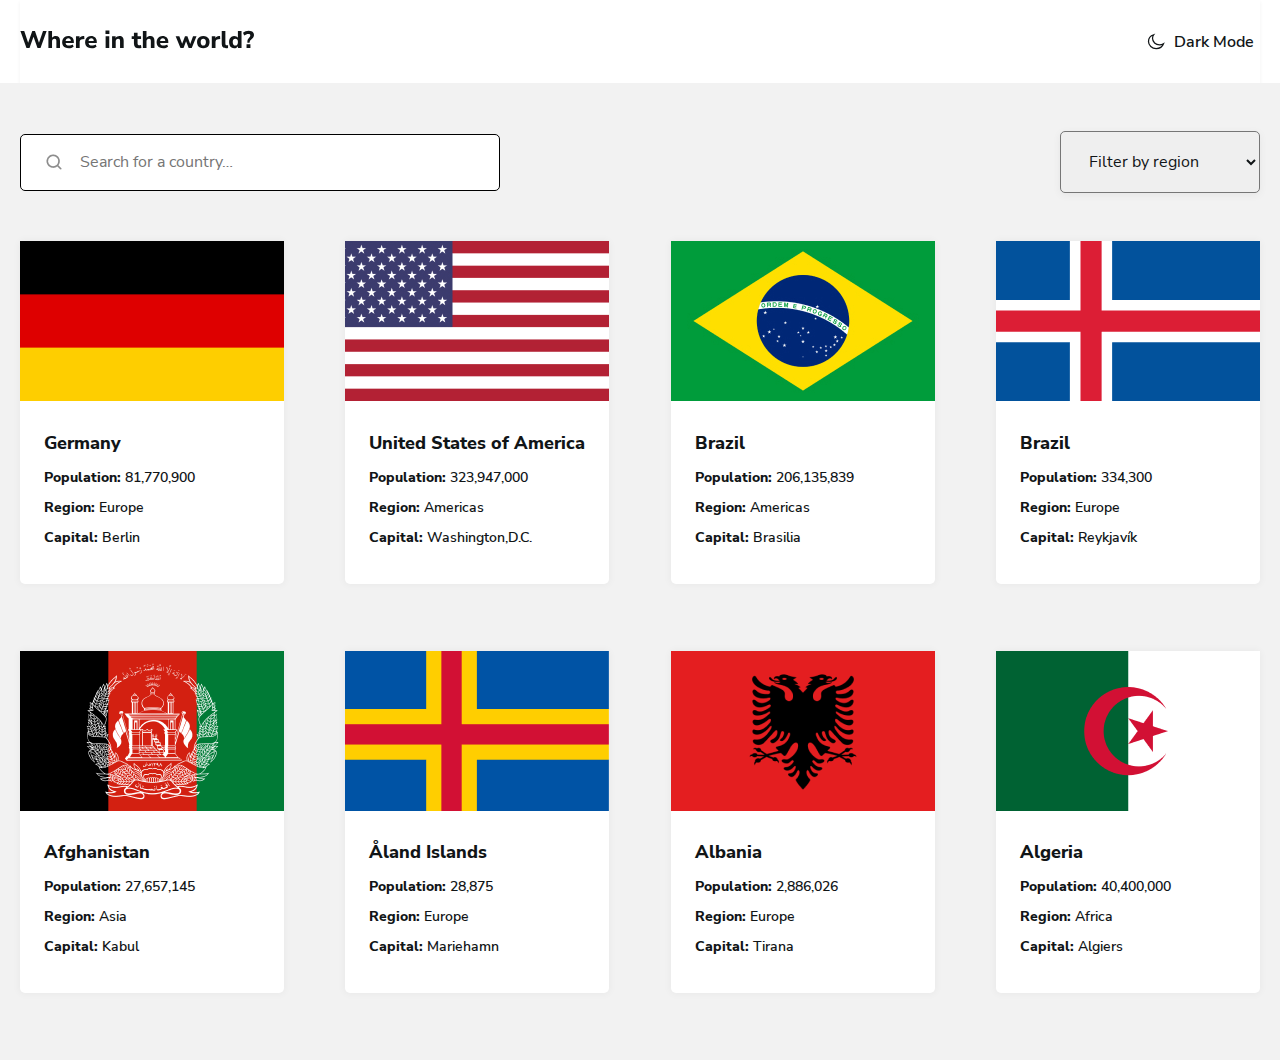
==== index.html @ 50e6c67d "Initialize commit" ====
<!DOCTYPE html>
<html lang="en">
<head>
    <meta charset="UTF-8">
    <meta http-equiv="X-UA-Compatible" content="IE=edge">
    <meta name="viewport" content="width=device-width, initial-scale=1.0">
    <title>Countries info</title>
    <link rel="stylesheet" href="./css/main.css">
    <link rel="stylesheet" href="./css/normalize.css">

</head>
<body>
    <header class="header">
        <div class="container">
            <div class="header-inner">
                <a class="site-logo" href="./index.html">
                    <img class="site-img" src="./images/site-imgg.svg" width="234" height="21" alt="asd">
                </a>
                    <button class="header-btn" >Dark Mode</button>
            </div>
        </div>
    </header>
    <main>
        <section class="hero">
            <div class="container">
                <form action="https://echo.htmlacademy.ru/courses" method="get">
                    <input type="search" aria-label="Search country" placeholder="Search for a country…">
                    <label for="countries"></label>
                    <select name="countries" id="countries">
                        <option>Filter by region</option>
                        <option value="Africa">Africa</option>
                        <option value="America">America</option>
                        <option value="Asia">Asia</option>
                        <option value="Europe">Europe</option>
                        <option value="Oceania">Oceania</option>
                        
                    </select>
                </form>
                <ul class="country-list">
                    <li class="country-item">
                        <img src="./images/german.jpg" width="264" height="160" srcset="./images/german.jpg 1x, ./images/german-ret.png 2x" alt="Germany flag">
                        <div class="item-txt">
                            <h3>Germany</h3>
                            <p><strong>Population: </strong> 81,770,900</p>
                            <p><strong>Region:</strong> Europe</p>
                            <p><strong>Capital:</strong> Berlin</p>
                        </div>
                    </li>
                    <li class="country-item">
                        <img src="./images/usa.jpg" width="264" height="160" srcset="./images/usa.jpg 1x, ./images/usa-ret.png 2x" alt="USA flag">
                        <div class="item-txt">
                            <h3>United States of America</h3>
                            <p><strong>Population: </strong> 323,947,000</p>
                            <p><strong>Region:</strong> Americas</p>
                            <p><strong>Capital:</strong> Washington,D.C.</p>
                        </div>
                    </li>
                    <li class="country-item">
                        <img src="./images/brazil.jpg" width="264" height="160" srcset="./images/brazil.jpg 1x, ./images/brazil-ret.png 2x" alt="Brazil flag">
                        <div class="item-txt">
                            <h3>Brazil</h3>
                            <p><strong>Population: </strong> 206,135,839</p>
                            <p><strong>Region:</strong> Americas</p>
                            <p><strong>Capital:</strong> Brasilia</p>
                        </div>
                    </li>
                    <li class="country-item">
                        <img src="./images/iceland.png" width="264" height="160" srcset="./images/iceland.png 1x, ./images/iceland-ret.png 2x" alt="Iceland flag">
                        <div class="item-txt">
                            <h3>Brazil</h3>
                            <p><strong>Population: </strong> 334,300</p>
                            <p><strong>Region:</strong> Europe</p>
                            <p><strong>Capital:</strong> Reykjavík</p>
                        </div>
                    </li>
                    <li class="country-item">
                        <img src="./images/afgan.png" width="264" height="160" srcset="./images/afgan.png 1x, ./images/afgan-ret.png 2x" alt="Afghanistan flag">
                        <div class="item-txt">
                            <h3>Afghanistan</h3>
                            <p><strong>Population: </strong> 27,657,145</p>
                            <p><strong>Region:</strong> Asia</p>
                            <p><strong>Capital:</strong> Kabul</p>
                        </div>
                    </li>
                    <li class="country-item">
                        <img src="./images/mariehamn.png" width="264" height="160" srcset="./images/mariehamn.png 1x, ./images/mariehamn-ret.png 2x" alt="Aland Islands flag">
                        <div class="item-txt">
                            <h3>Åland Islands</h3>
                            <p><strong>Population: </strong> 28,875</p>
                            <p><strong>Region:</strong> Europe</p>
                            <p><strong>Capital:</strong> Mariehamn</p>
                        </div>
                        
                    </li>
                    <li class="country-item">
                        <img src="./images/tirania.png" height="160" srcset="./images/tirania.png 1x, ./images/tirania-ret.png 2x" alt=" Albania flag">
                        <div class="item-txt">
                            <h3>Albania</h3>
                            <p><strong>Population: </strong> 2,886,026</p>
                            <p><strong>Region:</strong> Europe</p>
                            <p><strong>Capital:</strong> Tirana</p>
                        </div>
                    </li>
                    <li class="country-item">
                        <img src="./images/algier-flag.png" height="160" srcset="./images/algier-flag.png 1x, ./images/algier-flag-ret.png 2x" alt=" Algier flag">
                        <div class="item-txt">
                            <h3>Algeria</h3>
                            <p><strong>Population: </strong> 40,400,000</p>
                            <p><strong>Region:</strong> Africa</p>
                            <p><strong>Capital:</strong> Algiers</p>
                        </div>
                    </li>
                </ul>
            </div>
        </section>
    </main>
    
</body>
</html>
---- css/main.css ----
html{
    box-sizing: border-box;
}

body{
    margin: 0;
    font-family: "Nunito Sans", "Arial", sans-serif;
}

.container{
    max-width: 1280px;
    margin: 0 auto;
    padding: 0 20px;
}

/* nunito-sans-300 - latin */
@font-face {
    font-family: 'Nunito Sans';
    font-style: normal;
    font-weight: 300;
    src: local(''),
    url('../fonts/nunito-sans-v12-latin-300.woff2') format('woff2'), /* Chrome 26+, Opera 23+, Firefox 39+ */
    url('../fonts/nunito-sans-v12-latin-300.woff') format('woff'); /* Chrome 6+, Firefox 3.6+, IE 9+, Safari 5.1+ */
}
/* nunito-sans-regular - latin */
@font-face {
    font-family: 'Nunito Sans';
    font-style: normal;
    font-weight: 400;
    src: 
    url('../fonts/nunito-sans-v12-latin-regular.woff2') format('woff2'), /* Chrome 26+, Opera 23+, Firefox 39+ */
    url('../fonts/nunito-sans-v12-latin-regular.woff') format('woff'); /* Chrome 6+, Firefox 3.6+, IE 9+, Safari 5.1+ */
}
/* nunito-sans-600 - latin */
@font-face {
    font-family: 'Nunito Sans';
    font-style: normal;
    font-weight: 600;
    src: 
    url('../fonts/nunito-sans-v12-latin-600.woff2') format('woff2'), /* Chrome 26+, Opera 23+, Firefox 39+ */
    url('../fonts/nunito-sans-v12-latin-600.woff') format('woff'); /* Chrome 6+, Firefox 3.6+, IE 9+, Safari 5.1+ */
}
/* nunito-sans-800 - latin */
@font-face {
    font-family: 'Nunito Sans';
    font-style: normal;
    font-weight: 800;
    src: 
    url('../fonts/nunito-sans-v12-latin-800.woff2') format('woff2'), /* Chrome 26+, Opera 23+, Firefox 39+ */
    url('../fonts/nunito-sans-v12-latin-800.woff') format('woff'); /* Chrome 6+, Firefox 3.6+, IE 9+, Safari 5.1+ */
}

.header-inner{
    display: flex;
    justify-content: space-between;
    align-items: center;
    padding-top: 29px;
    padding-bottom: 29px;
    box-shadow: 0px 2px 4px rgba(0, 0, 0, 0.0562443);
    
}

a{
    text-decoration: none;
}

.header-btn{
    display: flex;
    font-weight: 600;
    font-size: 16px;
    line-height: 22px;
    cursor: pointer;
    color: #111517;
    border-style: none;
    background-color: transparent;
}

.header-btn::before{
    
    width: 20px;
    height: 20px;
    margin-right: 8px;
    content: "";
    background-image: url(../images/path.svg);
    background-repeat: no-repeat;
}

.dark{
    background-color: #202C36;
    color: #fff;
}

.hero{
    padding-top: 48px;
    background-color: #F2F2F2;
}

form{
    display: flex;
    justify-content: space-between;
    align-items: center;
    margin-bottom: 48px;
}

input{
    padding: 18px 59px;
    width: 480px;
    font-weight: 400;
    font-size: 16px;
    line-height: 19px;
    margin-right: 8px;
    content: "";
    background-image: url(../images/search.png);
    background-position:calc(50% - 206px) calc(50% + 0px);
    background-repeat: no-repeat;
    color: #000;
    outline: none;
    background-color: #fff;
    border: 1px solid rgba(0,0,0,1);
    border-radius: 5px;
}

input:focus{
    box-shadow: 0px 2px  9px rgba(0, 0, 0, 0.0532439);
    
}


select{
    width: 200px;
    font-family: "Nunito Sans", "Arial", sans-serif;
    font-weight: 400;
    font-size: 14px;
    line-height: 20px;
    color: #111517;
    padding: 18px 24px;
    box-shadow: 0px 2px 9px rgba(0, 0, 0, 0.0532439);
    border-radius: 5px;
}

.country-list{
    display: flex;
    justify-content: space-between;
    align-items: center;
    flex-wrap: wrap;
    margin: 0;
    padding: 0;
    list-style: none;
}

.country-item{
    width: 264px;
    margin-bottom: 67px;
    background-color: #fff;
    box-shadow: 0px 0px 7px 2px rgba(0, 0, 0, 0.0294384);
    border-radius: 5px;
}

.country-item:nth-child(4){
    margin-right: 0;
}

.item-txt{
    font-weight: 600;
    font-size: 14px;
    line-height: 16px;
    color: #111517;
    padding: 24px 24px;
}

h3{
    margin: 0;
    font-style: normal;
    font-weight: 800;
    font-size: 18px;
    line-height: 26px;
    color: #111517;
}
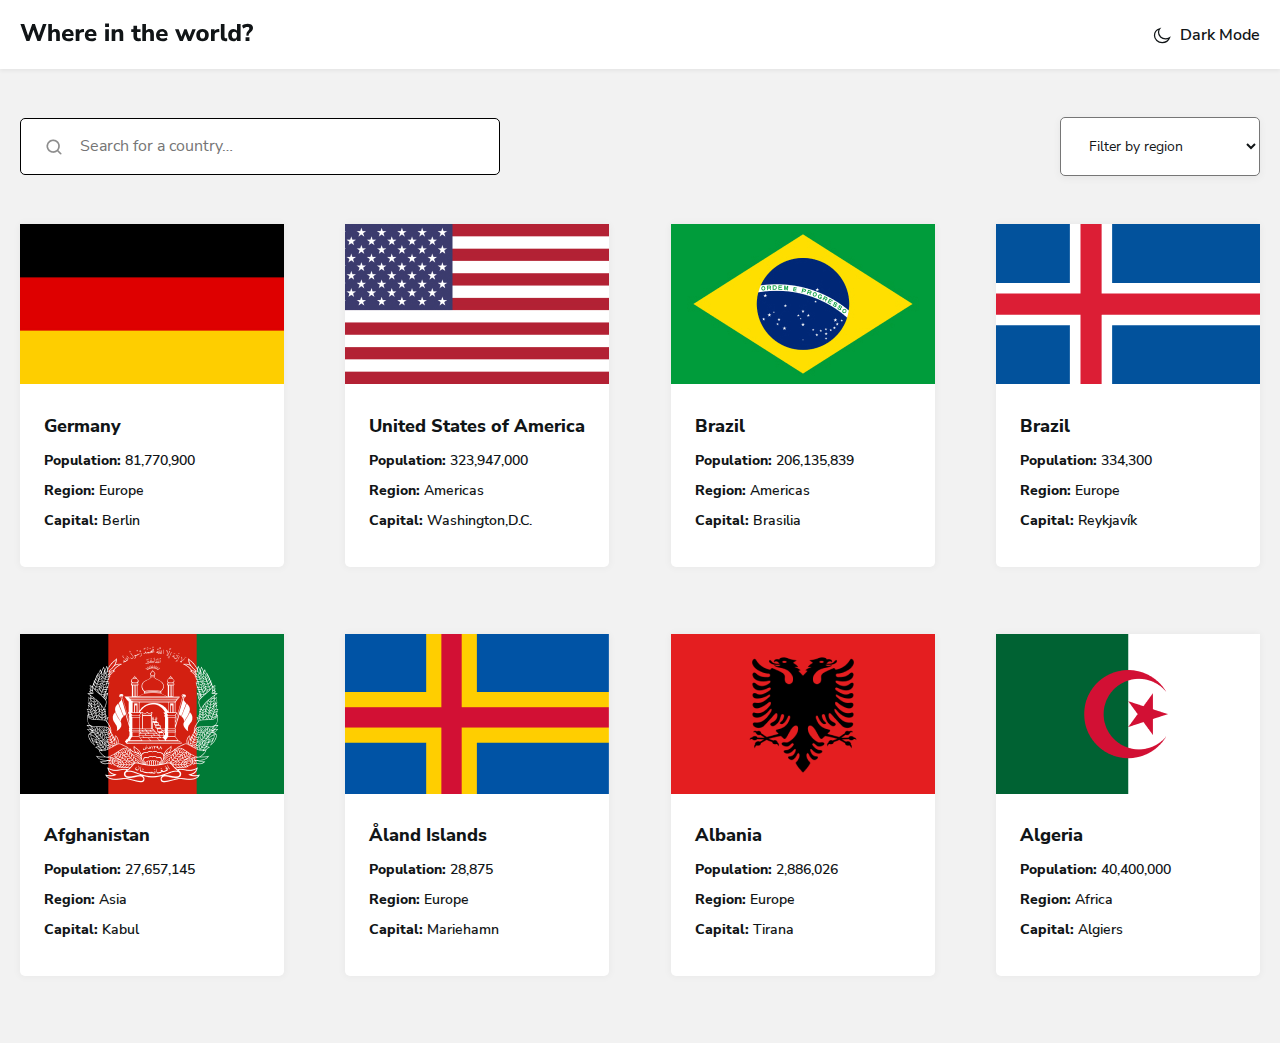
==== commit 470fffaf: "Added  dark mode via js" ====
--- a/index.html
+++ b/index.html
@@ -5,8 +5,9 @@
     <meta http-equiv="X-UA-Compatible" content="IE=edge">
     <meta name="viewport" content="width=device-width, initial-scale=1.0">
     <title>Countries info</title>
-    <link rel="stylesheet" href="./css/main.css">
-    <link rel="stylesheet" href="./css/normalize.css">
+    <link rel="stylesheet" href="./css/main.min.css">
+    <!-- <link rel="stylesheet" href="./css/main.css">
+    <link rel="stylesheet" href="./css/normalize.css"> -->
 
 </head>
 <body>
@@ -14,7 +15,9 @@
         <div class="container">
             <div class="header-inner">
                 <a class="site-logo" href="./index.html">
-                    <img class="site-img" src="./images/site-imgg.svg" width="234" height="21" alt="asd">
+                    <svg width="233" height="19" viewBox="0 0 233 19" fill="currentColor" xmlns="http://www.w3.org/2000/svg">
+                        <path d="M6.432 18L0.408 1.08H4.224L8.112 12.648L12.216 1.08H14.904L18.888 12.84L22.92 1.08H26.52L20.448 18H17.424L13.464 6.768L9.456 18H6.432ZM28.2748 18V1.08H31.8988V7.824C32.3148 7.216 32.8508 6.76 33.5068 6.456C34.1628 6.136 34.8908 5.976 35.6908 5.976C38.4588 5.976 39.8428 7.624 39.8428 10.92V18H36.2188V11.088C36.2188 10.272 36.0668 9.688 35.7628 9.336C35.4588 8.968 35.0108 8.784 34.4188 8.784C33.6508 8.784 33.0348 9.024 32.5708 9.504C32.1228 9.984 31.8988 10.624 31.8988 11.424V18H28.2748ZM48.6683 18.264C47.2763 18.264 46.0763 18.016 45.0683 17.52C44.0763 17.008 43.3083 16.296 42.7643 15.384C42.2363 14.456 41.9723 13.368 41.9723 12.12C41.9723 10.904 42.2283 9.84 42.7402 8.928C43.2683 8 43.9803 7.28 44.8763 6.768C45.7883 6.24 46.8363 5.976 48.0203 5.976C49.7323 5.976 51.0923 6.52 52.1003 7.608C53.1083 8.68 53.6123 10.136 53.6123 11.976V12.888H45.4283C45.5563 13.816 45.8923 14.496 46.4363 14.928C46.9963 15.344 47.7643 15.552 48.7403 15.552C49.3803 15.552 50.0283 15.456 50.6843 15.264C51.3403 15.072 51.9323 14.776 52.4603 14.376L53.4203 16.8C52.8283 17.248 52.1003 17.608 51.2363 17.88C50.3883 18.136 49.5323 18.264 48.6683 18.264ZM48.1643 8.376C47.3963 8.376 46.7723 8.608 46.2923 9.072C45.8283 9.536 45.5403 10.184 45.4283 11.016H50.6123C50.5163 9.256 49.7003 8.376 48.1643 8.376ZM55.7201 18V6.216H59.2721V8.256C59.8321 6.88 61.0321 6.12 62.8721 5.976L63.9281 5.904L64.1441 8.952L62.1041 9.168C60.3121 9.344 59.4161 10.256 59.4161 11.904V18H55.7201ZM71.5198 18.264C70.1278 18.264 68.9278 18.016 67.9198 17.52C66.9278 17.008 66.1598 16.296 65.6158 15.384C65.0878 14.456 64.8238 13.368 64.8238 12.12C64.8238 10.904 65.0798 9.84 65.5918 8.928C66.1198 8 66.8318 7.28 67.7278 6.768C68.6398 6.24 69.6878 5.976 70.8718 5.976C72.5838 5.976 73.9438 6.52 74.9518 7.608C75.9598 8.68 76.4638 10.136 76.4638 11.976V12.888H68.2798C68.4078 13.816 68.7438 14.496 69.2878 14.928C69.8478 15.344 70.6158 15.552 71.5918 15.552C72.2318 15.552 72.8798 15.456 73.5358 15.264C74.1918 15.072 74.7838 14.776 75.3118 14.376L76.2718 16.8C75.6798 17.248 74.9518 17.608 74.0878 17.88C73.2398 18.136 72.3838 18.264 71.5198 18.264ZM71.0158 8.376C70.2478 8.376 69.6238 8.608 69.1438 9.072C68.6798 9.536 68.3918 10.184 68.2798 11.016H73.4638C73.3678 9.256 72.5518 8.376 71.0158 8.376ZM85.1074 3.936V0.551999H89.0194V3.936H85.1074ZM85.2514 18V6.216H88.8754V18H85.2514ZM91.6733 18V6.216H95.2253V7.944C95.6253 7.304 96.1613 6.816 96.8333 6.48C97.5053 6.144 98.2573 5.976 99.0893 5.976C100.481 5.976 101.521 6.384 102.209 7.2C102.897 8 103.241 9.24 103.241 10.92V18H99.6173V11.088C99.6173 10.272 99.4653 9.688 99.1613 9.336C98.8573 8.968 98.4093 8.784 97.8173 8.784C97.0493 8.784 96.4333 9.024 95.9693 9.504C95.5213 9.984 95.2973 10.624 95.2973 11.424V18H91.6733ZM118.41 18.264C115.098 18.264 113.442 16.656 113.442 13.44V8.928H111.21V6.216H113.442V2.76H117.066V6.216H120.546V8.928H117.066V13.296C117.066 13.968 117.218 14.472 117.522 14.808C117.842 15.144 118.346 15.312 119.034 15.312C119.242 15.312 119.458 15.288 119.682 15.24C119.922 15.192 120.178 15.128 120.45 15.048L120.978 17.688C120.642 17.864 120.242 18 119.778 18.096C119.314 18.208 118.858 18.264 118.41 18.264ZM122.33 18V1.08H125.954V7.824C126.37 7.216 126.906 6.76 127.562 6.456C128.218 6.136 128.946 5.976 129.746 5.976C132.514 5.976 133.898 7.624 133.898 10.92V18H130.274V11.088C130.274 10.272 130.122 9.688 129.818 9.336C129.514 8.968 129.066 8.784 128.474 8.784C127.706 8.784 127.09 9.024 126.626 9.504C126.178 9.984 125.954 10.624 125.954 11.424V18H122.33ZM142.723 18.264C141.331 18.264 140.131 18.016 139.123 17.52C138.131 17.008 137.363 16.296 136.819 15.384C136.291 14.456 136.027 13.368 136.027 12.12C136.027 10.904 136.283 9.84 136.795 8.928C137.323 8 138.035 7.28 138.931 6.768C139.843 6.24 140.891 5.976 142.075 5.976C143.787 5.976 145.147 6.52 146.155 7.608C147.163 8.68 147.667 10.136 147.667 11.976V12.888H139.483C139.611 13.816 139.947 14.496 140.491 14.928C141.051 15.344 141.819 15.552 142.795 15.552C143.435 15.552 144.083 15.456 144.739 15.264C145.395 15.072 145.987 14.776 146.515 14.376L147.475 16.8C146.883 17.248 146.155 17.608 145.291 17.88C144.443 18.136 143.587 18.264 142.723 18.264ZM142.219 8.376C141.451 8.376 140.827 8.608 140.347 9.072C139.883 9.536 139.595 10.184 139.483 11.016H144.667C144.571 9.256 143.755 8.376 142.219 8.376ZM159.791 18L154.99 6.216H158.663L161.471 13.776L164.279 6.216H166.679L169.487 13.872L172.295 6.216H175.775L171.023 18H167.951L165.359 11.304L162.839 18H159.791ZM182.509 18.264C181.245 18.264 180.141 18.016 179.197 17.52C178.269 17.008 177.549 16.296 177.037 15.384C176.525 14.456 176.269 13.36 176.269 12.096C176.269 10.848 176.525 9.768 177.037 8.856C177.549 7.928 178.269 7.216 179.197 6.72C180.141 6.224 181.245 5.976 182.509 5.976C183.773 5.976 184.869 6.224 185.797 6.72C186.741 7.216 187.469 7.928 187.981 8.856C188.509 9.768 188.773 10.848 188.773 12.096C188.773 13.36 188.509 14.456 187.981 15.384C187.469 16.296 186.741 17.008 185.797 17.52C184.869 18.016 183.773 18.264 182.509 18.264ZM182.509 15.552C183.277 15.552 183.901 15.272 184.381 14.712C184.877 14.152 185.125 13.28 185.125 12.096C185.125 10.928 184.877 10.072 184.381 9.528C183.901 8.968 183.277 8.688 182.509 8.688C181.741 8.688 181.117 8.968 180.637 9.528C180.157 10.072 179.917 10.928 179.917 12.096C179.917 13.28 180.157 14.152 180.637 14.712C181.117 15.272 181.741 15.552 182.509 15.552ZM190.978 18V6.216H194.53V8.256C195.09 6.88 196.29 6.12 198.13 5.976L199.186 5.904L199.402 8.952L197.362 9.168C195.57 9.344 194.674 10.256 194.674 11.904V18H190.978ZM205.261 18.264C203.741 18.264 202.629 17.872 201.925 17.088C201.221 16.288 200.869 15.104 200.869 13.536V1.08H204.493V13.392C204.493 14.672 205.061 15.312 206.197 15.312C206.373 15.312 206.541 15.304 206.701 15.288C206.877 15.272 207.045 15.24 207.205 15.192L207.157 18C206.549 18.176 205.917 18.264 205.261 18.264ZM213.328 18.264C212.304 18.264 211.4 18.016 210.616 17.52C209.848 17.008 209.248 16.296 208.816 15.384C208.384 14.456 208.168 13.36 208.168 12.096C208.168 10.832 208.384 9.744 208.816 8.832C209.248 7.92 209.848 7.216 210.616 6.72C211.4 6.224 212.304 5.976 213.328 5.976C214.112 5.976 214.832 6.144 215.488 6.48C216.144 6.816 216.64 7.264 216.976 7.824V1.08H220.6V18H217.048V16.224C216.728 16.848 216.232 17.344 215.56 17.712C214.904 18.08 214.16 18.264 213.328 18.264ZM214.408 15.552C215.176 15.552 215.8 15.272 216.28 14.712C216.776 14.152 217.024 13.28 217.024 12.096C217.024 10.928 216.776 10.072 216.28 9.528C215.8 8.968 215.176 8.688 214.408 8.688C213.64 8.688 213.016 8.968 212.536 9.528C212.056 10.072 211.816 10.928 211.816 12.096C211.816 13.28 212.056 14.152 212.536 14.712C213.016 15.272 213.64 15.552 214.408 15.552ZM226.416 12.648V11.52C226.416 10.816 226.544 10.168 226.8 9.576C227.056 8.968 227.496 8.328 228.12 7.656C228.568 7.176 228.88 6.768 229.056 6.432C229.232 6.08 229.32 5.72 229.32 5.352C229.32 4.904 229.152 4.552 228.816 4.296C228.496 4.04 228.032 3.912 227.424 3.912C225.936 3.912 224.536 4.448 223.224 5.52L222.048 2.784C222.752 2.176 223.608 1.696 224.616 1.344C225.624 0.992 226.648 0.816 227.688 0.816C228.744 0.816 229.672 0.992 230.472 1.344C231.272 1.68 231.888 2.16 232.32 2.784C232.768 3.392 232.992 4.104 232.992 4.92C232.992 5.656 232.824 6.336 232.488 6.96C232.168 7.584 231.592 8.24 230.76 8.928C230.008 9.552 229.488 10.096 229.2 10.56C228.928 11.024 228.76 11.472 228.696 11.904L228.576 12.648H226.416ZM225.552 18V14.16H229.44V18H225.552Z" fill="currentColor"/>
+                        </svg>  
                 </a>
                     <button class="header-btn" >Dark Mode</button>
             </div>
@@ -27,7 +30,7 @@
                     <input type="search" aria-label="Search country" placeholder="Search for a country…">
                     <label for="countries"></label>
                     <select name="countries" id="countries">
-                        <option>Filter by region</option>
+                        <option selected disabled>Filter by region</option >
                         <option value="Africa">Africa</option>
                         <option value="America">America</option>
                         <option value="Asia">Asia</option>
@@ -114,6 +117,6 @@
             </div>
         </section>
     </main>
-    
+    <script src="./js/main.js"></script>
 </body>
 </html>--- a/css/main.min.css
+++ b/css/main.min.css
@@ -0,0 +1 @@
+/*! normalize.css v8.0.1 | MIT License | github.com/necolas/normalize.css */html{line-height:1.15;-webkit-text-size-adjust:100%}body{margin:0}main{display:block}h1{font-size:2em;margin:.67em 0}hr{box-sizing:content-box;height:0;overflow:visible}pre{font-family:monospace,monospace;font-size:1em}a{background-color:transparent}abbr[title]{border-bottom:none;text-decoration:underline;text-decoration:underline dotted}b,strong{font-weight:bolder}code,kbd,samp{font-family:monospace,monospace;font-size:1em}small{font-size:80%}sub,sup{font-size:75%;line-height:0;position:relative;vertical-align:baseline}sub{bottom:-.25em}sup{top:-.5em}img{border-style:none}button,input,optgroup,select,textarea{font-family:inherit;font-size:100%;line-height:1.15;margin:0}button,input{overflow:visible}button,select{text-transform:none}[type=button],[type=reset],[type=submit],button{-webkit-appearance:button}[type=button]::-moz-focus-inner,[type=reset]::-moz-focus-inner,[type=submit]::-moz-focus-inner,button::-moz-focus-inner{border-style:none;padding:0}[type=button]:-moz-focusring,[type=reset]:-moz-focusring,[type=submit]:-moz-focusring,button:-moz-focusring{outline:1px dotted ButtonText}fieldset{padding:.35em .75em .625em}legend{box-sizing:border-box;color:inherit;display:table;max-width:100%;padding:0;white-space:normal}progress{vertical-align:baseline}textarea{overflow:auto}[type=checkbox],[type=radio]{box-sizing:border-box;padding:0}[type=number]::-webkit-inner-spin-button,[type=number]::-webkit-outer-spin-button{height:auto}[type=search]{-webkit-appearance:textfield;outline-offset:-2px}[type=search]::-webkit-search-decoration{-webkit-appearance:none}::-webkit-file-upload-button{-webkit-appearance:button;font:inherit}details{display:block}summary{display:list-item}template{display:none}[hidden]{display:none}:root{--header-bgcolor:#fff;--body-bgcolor:#f2f2f2;--main-font-family:"Nunito Sans","Arial",sans-serif;--text-color:#111517;--card-border-radius:5px;--form-color:#fff}html{-webkit-box-sizing:border-box;box-sizing:border-box}body{margin:0;padding:0;font-family:var(--main-font-family);background-color:var(--body-bgcolor);color:var(--text-color);-webkit-transition:background-color .5s ease,color .5s ease;-o-transition:background-color .5s ease,color .5s ease;transition:background-color .5s ease,color .5s ease}.container{max-width:1280px;margin:0 auto;padding:0 20px}.visually-hidden{position:absolute;width:1px;height:1px;margin:-1px;border:0;padding:0;white-space:nowrap;-webkit-clip-path:inset(100%);clip-path:inset(100%);clip:rect(0 0 0 0);overflow:hidden}@font-face{font-family:'Nunito Sans';font-style:normal;font-weight:300;src:local(''),url('../fonts/nunito-sans-v12-latin-300.woff2') format('woff2'),url('../fonts/nunito-sans-v12-latin-300.woff') format('woff')}@font-face{font-family:'Nunito Sans';font-style:normal;font-weight:400;src:url('../fonts/nunito-sans-v12-latin-regular.woff2') format('woff2'),url('../fonts/nunito-sans-v12-latin-regular.woff') format('woff')}@font-face{font-family:'Nunito Sans';font-style:normal;font-weight:600;src:url('../fonts/nunito-sans-v12-latin-600.woff2') format('woff2'),url('../fonts/nunito-sans-v12-latin-600.woff') format('woff')}@font-face{font-family:'Nunito Sans';font-style:normal;font-weight:800;src:url('../fonts/nunito-sans-v12-latin-800.woff2') format('woff2'),url('../fonts/nunito-sans-v12-latin-800.woff') format('woff')}.theme-dark{--header-bgcolor:#2B3844;--text-color:#fff;--body-bgcolor:#202C36;--form-color:#2B3844}img{display:inline-block}.header{background-color:var(--header-bgcolor);color:var(--text-color);-webkit-transition:background-color .5s ease,color .5s ease;-o-transition:background-color .5s ease,color .5s ease;transition:background-color .5s ease,color .5s ease;-webkit-box-shadow:0 2px 4px #0000000e;box-shadow:0 2px 4px #0000000e}.header-inner{display:-webkit-box;display:-ms-flexbox;display:flex;-webkit-box-pack:justify;-ms-flex-pack:justify;justify-content:space-between;-webkit-box-align:center;-ms-flex-align:center;align-items:center;padding:23px 0}.site-logo{color:var(--text-color)}a{text-decoration:none}.header-btn{padding:0;padding-left:28px;font-family:var(--main-font-family);font-style:normal;font-weight:600;font-size:16px;line-height:22px;color:var(--text-color);background-color:transparent;background-image:url("../images/path.svg");background-position:left center;background-repeat:no-repeat;border:none}.theme-dark .header-btn{background-image:url("../images/path-dark.svg")}.hero{padding-top:48px}form{display:-webkit-box;display:-ms-flexbox;display:flex;-webkit-box-pack:justify;-ms-flex-pack:justify;justify-content:space-between;-webkit-box-align:center;-ms-flex-align:center;align-items:center;margin-bottom:48px}input{padding:18px 59px;width:480px;font-weight:400;font-size:16px;line-height:19px;margin-right:8px;content:"";background-image:url(../images/search.png);background-position:calc(50% - 206px) calc(50% + 0px);background-repeat:no-repeat;color:var(--text-color);outline:0;background-color:var(--form-color);border:1px solid #000;border-radius:5px}input:focus{-webkit-box-shadow:0 2px 9px rgba(0,0,0,.0532439);box-shadow:0 2px 9px rgba(0,0,0,.0532439)}select{width:200px;font-family:"Nunito Sans",Arial,sans-serif;font-weight:400;font-size:14px;line-height:20px;color:var(--text-color);background-color:var(--form-color);padding:18px 24px;-webkit-box-shadow:0 2px 9px rgba(0,0,0,.0532439);box-shadow:0 2px 9px rgba(0,0,0,.0532439);border-radius:5px}.country-list{display:-webkit-box;display:-ms-flexbox;display:flex;-webkit-box-pack:justify;-ms-flex-pack:justify;justify-content:space-between;-webkit-box-align:center;-ms-flex-align:center;align-items:center;-ms-flex-wrap:wrap;flex-wrap:wrap;margin:0;padding:0;list-style:none}.country-item{width:264px;margin-bottom:67px;background-color:var(--form-color);-webkit-box-shadow:0 0 7px 2px rgba(0,0,0,.0294384);box-shadow:0 0 7px 2px rgba(0,0,0,.0294384);border-radius:5px}.country-item:nth-child(4){margin-right:0}.item-txt{font-weight:600;font-size:14px;line-height:16px;color:var(--text-color);padding:24px 24px}h3{margin:0;font-style:normal;font-weight:800;font-size:18px;line-height:26px;color:var(--text-color)}--- a/css/main.css
+++ b/css/main.css
@@ -1,10 +1,23 @@
+:root{
+    --header-bgcolor:#fff;
+    --body-bgcolor:#f2f2f2;
+    --main-font-family: "Nunito Sans", "Arial", sans-serif;
+    --text-color:#111517;
+    --card-border-radius:5px;
+    --form-color:#fff;
+}
+
 html{
     box-sizing: border-box;
 }
 
 body{
     margin: 0;
-    font-family: "Nunito Sans", "Arial", sans-serif;
+    padding: 0;
+    font-family:var(--main-font-family);
+    background-color: var(--body-bgcolor);
+    color: var(--text-color);
+    transition: background-color 0.5s ease , color 0.5s ease;
 }
 
 .container{
@@ -13,6 +26,19 @@
     padding: 0 20px;
 }
 
+.visually-hidden {
+    position: absolute;
+    width: 1px;
+    height: 1px;
+    margin: -1px;
+    border: 0;
+    padding: 0;
+    white-space: nowrap;
+    clip-path: inset(100%);
+    clip: rect(0 0 0 0);
+    overflow: hidden;
+}
+
 /* nunito-sans-300 - latin */
 @font-face {
     font-family: 'Nunito Sans';
@@ -50,14 +76,35 @@
     url('../fonts/nunito-sans-v12-latin-800.woff') format('woff'); /* Chrome 6+, Firefox 3.6+, IE 9+, Safari 5.1+ */
 }
 
+.theme-dark{
+    --header-bgcolor:#2B3844;
+    --text-color:#fff;
+    --body-bgcolor:#202C36;
+    --form-color:#2B3844;
+    
+}
+
+img{
+    display: inline-block;
+}
+
+.header{
+    background-color: var(--header-bgcolor);
+    color: var(--text-color);
+    transition: background-color 0.5s ease , color 0.5s ease;
+    box-shadow: 0px 2px 4px #0000000e;
+}
+
 .header-inner{
     display: flex;
     justify-content: space-between;
     align-items: center;
-    padding-top: 29px;
-    padding-bottom: 29px;
-    box-shadow: 0px 2px 4px rgba(0, 0, 0, 0.0562443);
-    
+    padding: 23px 0;
+    
+}
+
+.site-logo{
+    color: var(--text-color);
 }
 
 a{
@@ -65,34 +112,29 @@
 }
 
 .header-btn{
-    display: flex;
+    padding: 0;
+    padding-left: 28px;
+    font-family:  var(--main-font-family);
+    font-style: normal;
     font-weight: 600;
     font-size: 16px;
     line-height: 22px;
-    cursor: pointer;
-    color: #111517;
-    border-style: none;
+    color: var(--text-color);
     background-color: transparent;
-}
-
-.header-btn::before{
-    
-    width: 20px;
-    height: 20px;
-    margin-right: 8px;
-    content: "";
-    background-image: url(../images/path.svg);
+    background-image: url("../images/path.svg");
+    background-position: left center;
     background-repeat: no-repeat;
-}
-
-.dark{
-    background-color: #202C36;
-    color: #fff;
-}
+    border: none;
+    
+}
+
+.theme-dark .header-btn{
+    background-image: url("../images/path-dark.svg");
+}
+
 
 .hero{
     padding-top: 48px;
-    background-color: #F2F2F2;
 }
 
 form{
@@ -101,6 +143,8 @@
     align-items: center;
     margin-bottom: 48px;
 }
+
+
 
 input{
     padding: 18px 59px;
@@ -113,18 +157,19 @@
     background-image: url(../images/search.png);
     background-position:calc(50% - 206px) calc(50% + 0px);
     background-repeat: no-repeat;
-    color: #000;
+    color: var(--text-color);
     outline: none;
-    background-color: #fff;
+    background-color: var(--form-color);
     border: 1px solid rgba(0,0,0,1);
     border-radius: 5px;
 }
 
+/* img va formlaga psevdo klassla ishlatilmaydi */
+
 input:focus{
     box-shadow: 0px 2px  9px rgba(0, 0, 0, 0.0532439);
     
 }
-
 
 select{
     width: 200px;
@@ -132,7 +177,8 @@
     font-weight: 400;
     font-size: 14px;
     line-height: 20px;
-    color: #111517;
+    color: var(--text-color);
+    background-color: var(--form-color);
     padding: 18px 24px;
     box-shadow: 0px 2px 9px rgba(0, 0, 0, 0.0532439);
     border-radius: 5px;
@@ -151,7 +197,8 @@
 .country-item{
     width: 264px;
     margin-bottom: 67px;
-    background-color: #fff;
+    
+    background-color: var(--form-color);
     box-shadow: 0px 0px 7px 2px rgba(0, 0, 0, 0.0294384);
     border-radius: 5px;
 }
@@ -164,7 +211,7 @@
     font-weight: 600;
     font-size: 14px;
     line-height: 16px;
-    color: #111517;
+    color: var(--text-color);
     padding: 24px 24px;
 }
 
@@ -174,6 +221,7 @@
     font-weight: 800;
     font-size: 18px;
     line-height: 26px;
-    color: #111517;
-}
-
+    color: var(--text-color)
+}
+
+/* imtixonda logo va nav margin auto bilan qilinadi */
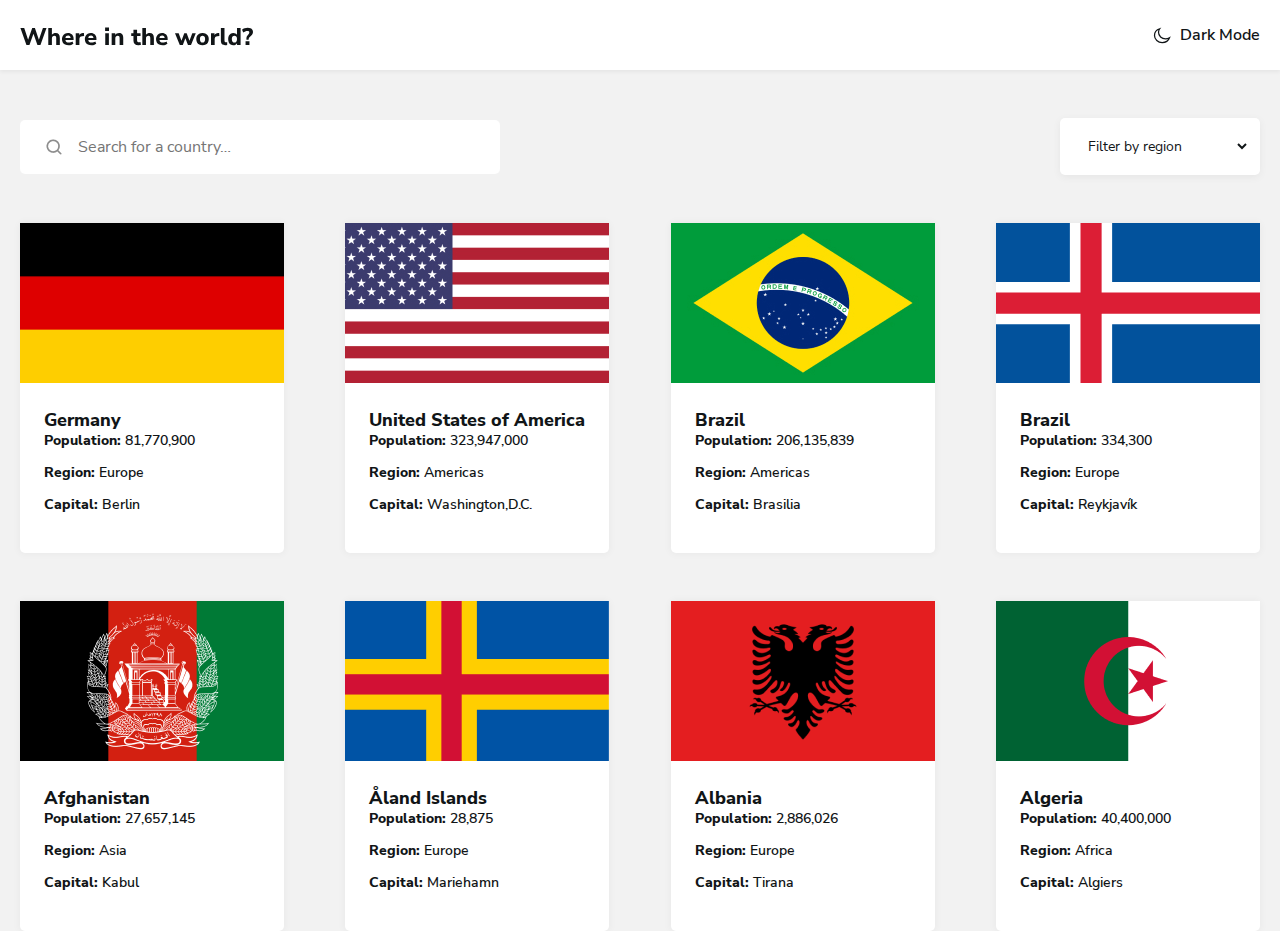
==== commit 3e68849d: "Responsived" ====
--- a/index.html
+++ b/index.html
@@ -4,11 +4,13 @@
     <meta charset="UTF-8">
     <meta http-equiv="X-UA-Compatible" content="IE=edge">
     <meta name="viewport" content="width=device-width, initial-scale=1.0">
+    <meta name="description" content="Countries infogram. Jurabekov's  website">
     <title>Countries info</title>
-    <link rel="stylesheet" href="./css/main.min.css">
-    <!-- <link rel="stylesheet" href="./css/main.css">
-    <link rel="stylesheet" href="./css/normalize.css"> -->
-
+    <link rel="stylesheet" href="https://cdn.jsdelivr.net/npm/bootstrap@5.2.0/dist/css/bootstrap.min.css">
+    <!-- <link rel="stylesheet" href="./css/main.min.css"> -->
+    <link rel="stylesheet" href="./css/main.css">
+    <link rel="stylesheet" href="./css/normalize.css"> 
+    
 </head>
 <body>
     <header class="header">
@@ -17,106 +19,110 @@
                 <a class="site-logo" href="./index.html">
                     <svg width="233" height="19" viewBox="0 0 233 19" fill="currentColor" xmlns="http://www.w3.org/2000/svg">
                         <path d="M6.432 18L0.408 1.08H4.224L8.112 12.648L12.216 1.08H14.904L18.888 12.84L22.92 1.08H26.52L20.448 18H17.424L13.464 6.768L9.456 18H6.432ZM28.2748 18V1.08H31.8988V7.824C32.3148 7.216 32.8508 6.76 33.5068 6.456C34.1628 6.136 34.8908 5.976 35.6908 5.976C38.4588 5.976 39.8428 7.624 39.8428 10.92V18H36.2188V11.088C36.2188 10.272 36.0668 9.688 35.7628 9.336C35.4588 8.968 35.0108 8.784 34.4188 8.784C33.6508 8.784 33.0348 9.024 32.5708 9.504C32.1228 9.984 31.8988 10.624 31.8988 11.424V18H28.2748ZM48.6683 18.264C47.2763 18.264 46.0763 18.016 45.0683 17.52C44.0763 17.008 43.3083 16.296 42.7643 15.384C42.2363 14.456 41.9723 13.368 41.9723 12.12C41.9723 10.904 42.2283 9.84 42.7402 8.928C43.2683 8 43.9803 7.28 44.8763 6.768C45.7883 6.24 46.8363 5.976 48.0203 5.976C49.7323 5.976 51.0923 6.52 52.1003 7.608C53.1083 8.68 53.6123 10.136 53.6123 11.976V12.888H45.4283C45.5563 13.816 45.8923 14.496 46.4363 14.928C46.9963 15.344 47.7643 15.552 48.7403 15.552C49.3803 15.552 50.0283 15.456 50.6843 15.264C51.3403 15.072 51.9323 14.776 52.4603 14.376L53.4203 16.8C52.8283 17.248 52.1003 17.608 51.2363 17.88C50.3883 18.136 49.5323 18.264 48.6683 18.264ZM48.1643 8.376C47.3963 8.376 46.7723 8.608 46.2923 9.072C45.8283 9.536 45.5403 10.184 45.4283 11.016H50.6123C50.5163 9.256 49.7003 8.376 48.1643 8.376ZM55.7201 18V6.216H59.2721V8.256C59.8321 6.88 61.0321 6.12 62.8721 5.976L63.9281 5.904L64.1441 8.952L62.1041 9.168C60.3121 9.344 59.4161 10.256 59.4161 11.904V18H55.7201ZM71.5198 18.264C70.1278 18.264 68.9278 18.016 67.9198 17.52C66.9278 17.008 66.1598 16.296 65.6158 15.384C65.0878 14.456 64.8238 13.368 64.8238 12.12C64.8238 10.904 65.0798 9.84 65.5918 8.928C66.1198 8 66.8318 7.28 67.7278 6.768C68.6398 6.24 69.6878 5.976 70.8718 5.976C72.5838 5.976 73.9438 6.52 74.9518 7.608C75.9598 8.68 76.4638 10.136 76.4638 11.976V12.888H68.2798C68.4078 13.816 68.7438 14.496 69.2878 14.928C69.8478 15.344 70.6158 15.552 71.5918 15.552C72.2318 15.552 72.8798 15.456 73.5358 15.264C74.1918 15.072 74.7838 14.776 75.3118 14.376L76.2718 16.8C75.6798 17.248 74.9518 17.608 74.0878 17.88C73.2398 18.136 72.3838 18.264 71.5198 18.264ZM71.0158 8.376C70.2478 8.376 69.6238 8.608 69.1438 9.072C68.6798 9.536 68.3918 10.184 68.2798 11.016H73.4638C73.3678 9.256 72.5518 8.376 71.0158 8.376ZM85.1074 3.936V0.551999H89.0194V3.936H85.1074ZM85.2514 18V6.216H88.8754V18H85.2514ZM91.6733 18V6.216H95.2253V7.944C95.6253 7.304 96.1613 6.816 96.8333 6.48C97.5053 6.144 98.2573 5.976 99.0893 5.976C100.481 5.976 101.521 6.384 102.209 7.2C102.897 8 103.241 9.24 103.241 10.92V18H99.6173V11.088C99.6173 10.272 99.4653 9.688 99.1613 9.336C98.8573 8.968 98.4093 8.784 97.8173 8.784C97.0493 8.784 96.4333 9.024 95.9693 9.504C95.5213 9.984 95.2973 10.624 95.2973 11.424V18H91.6733ZM118.41 18.264C115.098 18.264 113.442 16.656 113.442 13.44V8.928H111.21V6.216H113.442V2.76H117.066V6.216H120.546V8.928H117.066V13.296C117.066 13.968 117.218 14.472 117.522 14.808C117.842 15.144 118.346 15.312 119.034 15.312C119.242 15.312 119.458 15.288 119.682 15.24C119.922 15.192 120.178 15.128 120.45 15.048L120.978 17.688C120.642 17.864 120.242 18 119.778 18.096C119.314 18.208 118.858 18.264 118.41 18.264ZM122.33 18V1.08H125.954V7.824C126.37 7.216 126.906 6.76 127.562 6.456C128.218 6.136 128.946 5.976 129.746 5.976C132.514 5.976 133.898 7.624 133.898 10.92V18H130.274V11.088C130.274 10.272 130.122 9.688 129.818 9.336C129.514 8.968 129.066 8.784 128.474 8.784C127.706 8.784 127.09 9.024 126.626 9.504C126.178 9.984 125.954 10.624 125.954 11.424V18H122.33ZM142.723 18.264C141.331 18.264 140.131 18.016 139.123 17.52C138.131 17.008 137.363 16.296 136.819 15.384C136.291 14.456 136.027 13.368 136.027 12.12C136.027 10.904 136.283 9.84 136.795 8.928C137.323 8 138.035 7.28 138.931 6.768C139.843 6.24 140.891 5.976 142.075 5.976C143.787 5.976 145.147 6.52 146.155 7.608C147.163 8.68 147.667 10.136 147.667 11.976V12.888H139.483C139.611 13.816 139.947 14.496 140.491 14.928C141.051 15.344 141.819 15.552 142.795 15.552C143.435 15.552 144.083 15.456 144.739 15.264C145.395 15.072 145.987 14.776 146.515 14.376L147.475 16.8C146.883 17.248 146.155 17.608 145.291 17.88C144.443 18.136 143.587 18.264 142.723 18.264ZM142.219 8.376C141.451 8.376 140.827 8.608 140.347 9.072C139.883 9.536 139.595 10.184 139.483 11.016H144.667C144.571 9.256 143.755 8.376 142.219 8.376ZM159.791 18L154.99 6.216H158.663L161.471 13.776L164.279 6.216H166.679L169.487 13.872L172.295 6.216H175.775L171.023 18H167.951L165.359 11.304L162.839 18H159.791ZM182.509 18.264C181.245 18.264 180.141 18.016 179.197 17.52C178.269 17.008 177.549 16.296 177.037 15.384C176.525 14.456 176.269 13.36 176.269 12.096C176.269 10.848 176.525 9.768 177.037 8.856C177.549 7.928 178.269 7.216 179.197 6.72C180.141 6.224 181.245 5.976 182.509 5.976C183.773 5.976 184.869 6.224 185.797 6.72C186.741 7.216 187.469 7.928 187.981 8.856C188.509 9.768 188.773 10.848 188.773 12.096C188.773 13.36 188.509 14.456 187.981 15.384C187.469 16.296 186.741 17.008 185.797 17.52C184.869 18.016 183.773 18.264 182.509 18.264ZM182.509 15.552C183.277 15.552 183.901 15.272 184.381 14.712C184.877 14.152 185.125 13.28 185.125 12.096C185.125 10.928 184.877 10.072 184.381 9.528C183.901 8.968 183.277 8.688 182.509 8.688C181.741 8.688 181.117 8.968 180.637 9.528C180.157 10.072 179.917 10.928 179.917 12.096C179.917 13.28 180.157 14.152 180.637 14.712C181.117 15.272 181.741 15.552 182.509 15.552ZM190.978 18V6.216H194.53V8.256C195.09 6.88 196.29 6.12 198.13 5.976L199.186 5.904L199.402 8.952L197.362 9.168C195.57 9.344 194.674 10.256 194.674 11.904V18H190.978ZM205.261 18.264C203.741 18.264 202.629 17.872 201.925 17.088C201.221 16.288 200.869 15.104 200.869 13.536V1.08H204.493V13.392C204.493 14.672 205.061 15.312 206.197 15.312C206.373 15.312 206.541 15.304 206.701 15.288C206.877 15.272 207.045 15.24 207.205 15.192L207.157 18C206.549 18.176 205.917 18.264 205.261 18.264ZM213.328 18.264C212.304 18.264 211.4 18.016 210.616 17.52C209.848 17.008 209.248 16.296 208.816 15.384C208.384 14.456 208.168 13.36 208.168 12.096C208.168 10.832 208.384 9.744 208.816 8.832C209.248 7.92 209.848 7.216 210.616 6.72C211.4 6.224 212.304 5.976 213.328 5.976C214.112 5.976 214.832 6.144 215.488 6.48C216.144 6.816 216.64 7.264 216.976 7.824V1.08H220.6V18H217.048V16.224C216.728 16.848 216.232 17.344 215.56 17.712C214.904 18.08 214.16 18.264 213.328 18.264ZM214.408 15.552C215.176 15.552 215.8 15.272 216.28 14.712C216.776 14.152 217.024 13.28 217.024 12.096C217.024 10.928 216.776 10.072 216.28 9.528C215.8 8.968 215.176 8.688 214.408 8.688C213.64 8.688 213.016 8.968 212.536 9.528C212.056 10.072 211.816 10.928 211.816 12.096C211.816 13.28 212.056 14.152 212.536 14.712C213.016 15.272 213.64 15.552 214.408 15.552ZM226.416 12.648V11.52C226.416 10.816 226.544 10.168 226.8 9.576C227.056 8.968 227.496 8.328 228.12 7.656C228.568 7.176 228.88 6.768 229.056 6.432C229.232 6.08 229.32 5.72 229.32 5.352C229.32 4.904 229.152 4.552 228.816 4.296C228.496 4.04 228.032 3.912 227.424 3.912C225.936 3.912 224.536 4.448 223.224 5.52L222.048 2.784C222.752 2.176 223.608 1.696 224.616 1.344C225.624 0.992 226.648 0.816 227.688 0.816C228.744 0.816 229.672 0.992 230.472 1.344C231.272 1.68 231.888 2.16 232.32 2.784C232.768 3.392 232.992 4.104 232.992 4.92C232.992 5.656 232.824 6.336 232.488 6.96C232.168 7.584 231.592 8.24 230.76 8.928C230.008 9.552 229.488 10.096 229.2 10.56C228.928 11.024 228.76 11.472 228.696 11.904L228.576 12.648H226.416ZM225.552 18V14.16H229.44V18H225.552Z" fill="currentColor"/>
-                        </svg>  
+                    </svg>  
                 </a>
-                    <button class="header-btn" >Dark Mode</button>
+                <button class="header-btn" >Dark Mode</button>
             </div>
         </div>
     </header>
     <main>
         <section class="hero">
             <div class="container">
-                <form action="https://echo.htmlacademy.ru/courses" method="get">
-                    <input type="search" aria-label="Search country" placeholder="Search for a country…">
-                    <label for="countries"></label>
-                    <select name="countries" id="countries">
+                <form action="https://echo.htmlacademy.ru/courses" method="post">
+                    <label for="countries">
+                        <input type="search" aria-label="Search country" placeholder="Search for a country…">
+                    </label>
+                    <select name="countries" id="countries" class="d-sm-flex justify-content-sm-start">
                         <option selected disabled>Filter by region</option >
-                        <option value="Africa">Africa</option>
-                        <option value="America">America</option>
-                        <option value="Asia">Asia</option>
-                        <option value="Europe">Europe</option>
-                        <option value="Oceania">Oceania</option>
-                        
-                    </select>
-                </form>
-                <ul class="country-list">
-                    <li class="country-item">
-                        <img src="./images/german.jpg" width="264" height="160" srcset="./images/german.jpg 1x, ./images/german-ret.png 2x" alt="Germany flag">
-                        <div class="item-txt">
-                            <h3>Germany</h3>
-                            <p><strong>Population: </strong> 81,770,900</p>
-                            <p><strong>Region:</strong> Europe</p>
-                            <p><strong>Capital:</strong> Berlin</p>
-                        </div>
-                    </li>
-                    <li class="country-item">
-                        <img src="./images/usa.jpg" width="264" height="160" srcset="./images/usa.jpg 1x, ./images/usa-ret.png 2x" alt="USA flag">
-                        <div class="item-txt">
-                            <h3>United States of America</h3>
-                            <p><strong>Population: </strong> 323,947,000</p>
-                            <p><strong>Region:</strong> Americas</p>
-                            <p><strong>Capital:</strong> Washington,D.C.</p>
-                        </div>
-                    </li>
-                    <li class="country-item">
-                        <img src="./images/brazil.jpg" width="264" height="160" srcset="./images/brazil.jpg 1x, ./images/brazil-ret.png 2x" alt="Brazil flag">
-                        <div class="item-txt">
-                            <h3>Brazil</h3>
-                            <p><strong>Population: </strong> 206,135,839</p>
-                            <p><strong>Region:</strong> Americas</p>
-                            <p><strong>Capital:</strong> Brasilia</p>
-                        </div>
-                    </li>
-                    <li class="country-item">
-                        <img src="./images/iceland.png" width="264" height="160" srcset="./images/iceland.png 1x, ./images/iceland-ret.png 2x" alt="Iceland flag">
-                        <div class="item-txt">
-                            <h3>Brazil</h3>
-                            <p><strong>Population: </strong> 334,300</p>
-                            <p><strong>Region:</strong> Europe</p>
-                            <p><strong>Capital:</strong> Reykjavík</p>
-                        </div>
-                    </li>
-                    <li class="country-item">
-                        <img src="./images/afgan.png" width="264" height="160" srcset="./images/afgan.png 1x, ./images/afgan-ret.png 2x" alt="Afghanistan flag">
-                        <div class="item-txt">
-                            <h3>Afghanistan</h3>
-                            <p><strong>Population: </strong> 27,657,145</p>
-                            <p><strong>Region:</strong> Asia</p>
-                            <p><strong>Capital:</strong> Kabul</p>
-                        </div>
-                    </li>
-                    <li class="country-item">
-                        <img src="./images/mariehamn.png" width="264" height="160" srcset="./images/mariehamn.png 1x, ./images/mariehamn-ret.png 2x" alt="Aland Islands flag">
-                        <div class="item-txt">
-                            <h3>Åland Islands</h3>
-                            <p><strong>Population: </strong> 28,875</p>
-                            <p><strong>Region:</strong> Europe</p>
-                            <p><strong>Capital:</strong> Mariehamn</p>
-                        </div>
-                        
-                    </li>
-                    <li class="country-item">
-                        <img src="./images/tirania.png" height="160" srcset="./images/tirania.png 1x, ./images/tirania-ret.png 2x" alt=" Albania flag">
-                        <div class="item-txt">
-                            <h3>Albania</h3>
-                            <p><strong>Population: </strong> 2,886,026</p>
-                            <p><strong>Region:</strong> Europe</p>
-                            <p><strong>Capital:</strong> Tirana</p>
-                        </div>
-                    </li>
-                    <li class="country-item">
-                        <img src="./images/algier-flag.png" height="160" srcset="./images/algier-flag.png 1x, ./images/algier-flag-ret.png 2x" alt=" Algier flag">
-                        <div class="item-txt">
-                            <h3>Algeria</h3>
-                            <p><strong>Population: </strong> 40,400,000</p>
-                            <p><strong>Region:</strong> Africa</p>
-                            <p><strong>Capital:</strong> Algiers</p>
-                        </div>
-                    </li>
-                </ul>
-            </div>
-        </section>
-    </main>
-    <script src="./js/main.js"></script>
-</body>
-</html>+                            <option value="Africa">Africa</option>
+                            <option value="America">America</option>
+                            <option value="Asia">Asia</option>
+                            <option value="Europe">Europe</option>
+                            <option value="Oceania">Oceania</option>
+                            
+                        </select>
+                    </form>
+                    <ul class="row g-0 gy-5 country-list">
+                        <li class="col-sm-8 col-lg-4 col-xl-3 country-item">
+                            <a href="./temp.html">
+                            <img src="./images/german.jpg" width="264" height="160" srcset="./images/german.jpg 1x, ./images/german-ret.png 2x" alt="Germany flag">
+                        </a>
+                            <div class="item-txt">                         
+                                    <h3>Germany</h3>
+                                    <p><strong>Population: </strong> 81,770,900</p>
+                                    <p><strong>Region:</strong> Europe</p>
+                                    <p><strong>Capital:</strong> Berlin</p>
+                            </div>
+                        </li>
+                        <li class="col-sm-8 col-lg-4 col-xl-3 country-item">
+                            <img src="./images/usa.jpg" width="264" height="160" srcset="./images/usa.jpg 1x, ./images/usa-ret.png 2x" alt="USA flag">
+                            <div class="item-txt">
+                                <h3>United States of America</h3>
+                                <p><strong>Population: </strong> 323,947,000</p>
+                                <p><strong>Region:</strong> Americas</p>
+                                <p><strong>Capital:</strong> Washington,D.C.</p>
+                            </div>
+                        </li>
+                        <li class="col-sm-8 col-lg-4 col-xl-3 country-item">
+                            <img src="./images/brazil.jpg" width="264" height="160" srcset="./images/brazil.jpg 1x, ./images/brazil-ret.png 2x" alt="Brazil flag">
+                            <div class="item-txt">
+                                <h3>Brazil</h3>
+                                <p><strong>Population: </strong> 206,135,839</p>
+                                <p><strong>Region:</strong> Americas</p>
+                                <p><strong>Capital:</strong> Brasilia</p>
+                            </div>
+                        </li>
+                        <li class="col-sm-8 col-lg-4 col-xl-3 country-item">
+                            <img src="./images/iceland.png" width="264" height="160" srcset="./images/iceland.png 1x, ./images/iceland-ret.png 2x" alt="Iceland flag">
+                            <div class="item-txt">
+                                <h3>Brazil</h3>
+                                <p><strong>Population: </strong> 334,300</p>
+                                <p><strong>Region:</strong> Europe</p>
+                                <p><strong>Capital:</strong> Reykjavík</p>
+                            </div>
+                        </li>
+                        <li class="col-sm-8 col-lg-4 col-xl-3 country-item">
+                            <img src="./images/afgan.png" width="264" height="160" srcset="./images/afgan.png 1x, ./images/afgan-ret.png 2x" alt="Afghanistan flag">
+                            <div class="item-txt">
+                                <h3>Afghanistan</h3>
+                                <p><strong>Population: </strong> 27,657,145</p>
+                                <p><strong>Region:</strong> Asia</p>
+                                <p><strong>Capital:</strong> Kabul</p>
+                            </div>
+                        </li>
+                        <li class="col-sm-8 col-lg-4 col-xl-3 country-item">
+                            <img src="./images/mariehamn.png" width="264" height="160" srcset="./images/mariehamn.png 1x, ./images/mariehamn-ret.png 2x" alt="Aland Islands flag">
+                            <div class="item-txt">
+                                <h3>Åland Islands</h3>
+                                <p><strong>Population: </strong> 28,875</p>
+                                <p><strong>Region:</strong> Europe</p>
+                                <p><strong>Capital:</strong> Mariehamn</p>
+                            </div>
+                            
+                        </li>
+                        <li class="col-sm-8 col-lg-4 col-xl-3 country-item">
+                            <img src="./images/tirania.png" height="160" srcset="./images/tirania.png 1x, ./images/tirania-ret.png 2x" alt=" Albania flag">
+                            <div class="item-txt">
+                                <h3>Albania</h3>
+                                <p><strong>Population: </strong> 2,886,026</p>
+                                <p><strong>Region:</strong> Europe</p>
+                                <p><strong>Capital:</strong> Tirana</p>
+                            </div>
+                        </li>
+                        <li class="col-sm-8 col-lg-4 col-xl-3 country-item">
+                            <img src="./images/algier-flag.png" height="160" srcset="./images/algier-flag.png 1x, ./images/algier-flag-ret.png 2x" alt=" Algier flag">
+                            <div class="item-txt">
+                                <h3>Algeria</h3>
+                                <p><strong>Population: </strong> 40,400,000</p>
+                                <p><strong>Region:</strong> Africa</p>
+                                <p><strong>Capital:</strong> Algiers</p>
+                            </div>
+                        </li>
+                    </ul>
+                </div>
+            </section>
+        </main>
+        <script src="./js/main.js"></script>
+        <script src="https://cdn.jsdelivr.net/npm/bootstrap@5.2.0/dist/js/bootstrap.bundle.min.js"></script>
+    </body>
+    </html>--- a/css/main.css
+++ b/css/main.css
@@ -132,23 +132,36 @@
     background-image: url("../images/path-dark.svg");
 }
 
+.theme-dark select{
+    border-right: 10px solid #2B3844;
+}
 
 .hero{
     padding-top: 48px;
+}
+
+.hero--active{
+    padding-top: 80px;
 }
 
 form{
     display: flex;
     justify-content: space-between;
     align-items: center;
-    margin-bottom: 48px;
+    
+}
+
+form label{
+    width: 100%;
+    max-width: 480px;
 }
 
 
 
 input{
-    padding: 18px 59px;
-    width: 480px;
+    width: 100%;
+    max-width: 480px;
+    padding: 18px 15px 17px 58px;
     font-weight: 400;
     font-size: 16px;
     line-height: 19px;
@@ -160,15 +173,21 @@
     color: var(--text-color);
     outline: none;
     background-color: var(--form-color);
-    border: 1px solid rgba(0,0,0,1);
+    border: none;
     border-radius: 5px;
-}
+    /* animation: img .01s infinite; */
+}
+
+.theme-dark  input::placeholder{
+    color: #fff;
+}
+
 
 /* img va formlaga psevdo klassla ishlatilmaydi */
 
 input:focus{
-    box-shadow: 0px 2px  9px rgba(0, 0, 0, 0.0532439);
-    
+    /* box-shadow: 5px 25px  9px rgba(0, 0, 0, 0.0532439); */
+    border: 2px solid grey
 }
 
 select{
@@ -181,23 +200,21 @@
     background-color: var(--form-color);
     padding: 18px 24px;
     box-shadow: 0px 2px 9px rgba(0, 0, 0, 0.0532439);
+    border: none;
     border-radius: 5px;
+    border-right: 10px solid #fff;
 }
 
 .country-list{
     display: flex;
     justify-content: space-between;
-    align-items: center;
-    flex-wrap: wrap;
     margin: 0;
     padding: 0;
     list-style: none;
 }
 
 .country-item{
-    width: 264px;
-    margin-bottom: 67px;
-    
+    width: 264px; 
     background-color: var(--form-color);
     box-shadow: 0px 0px 7px 2px rgba(0, 0, 0, 0.0294384);
     border-radius: 5px;
@@ -224,4 +241,50 @@
     color: var(--text-color)
 }
 
+.belguim{
+    font-family: 'Nunito Sans';
+    font-style: normal;
+    font-weight: 800;
+    font-size: 32px;
+    line-height: 44px;  
+    color: #111517;
+    
+}
+
 /* imtixonda logo va nav margin auto bilan qilinadi */
+
+@media only screen and (max-width: 703px) {
+    form {
+        display: flex;
+        flex-direction: column;
+        align-items: flex-start;
+    }
+    
+    form label {
+        margin-bottom: 40px;
+    }
+}
+
+@media only screen and (max-width: 568px) {
+    .site-logo svg{
+        width: 135px;
+    }
+    
+    input{
+        max-width: 343px;
+        background-position: calc(50% - 141px);
+    }
+    
+    .country-list{
+        justify-content: center;
+    }
+}
+
+
+@media only screen and (max-width: 373px) {
+    input{
+        background-position: calc(8%);
+    }
+}
+
+
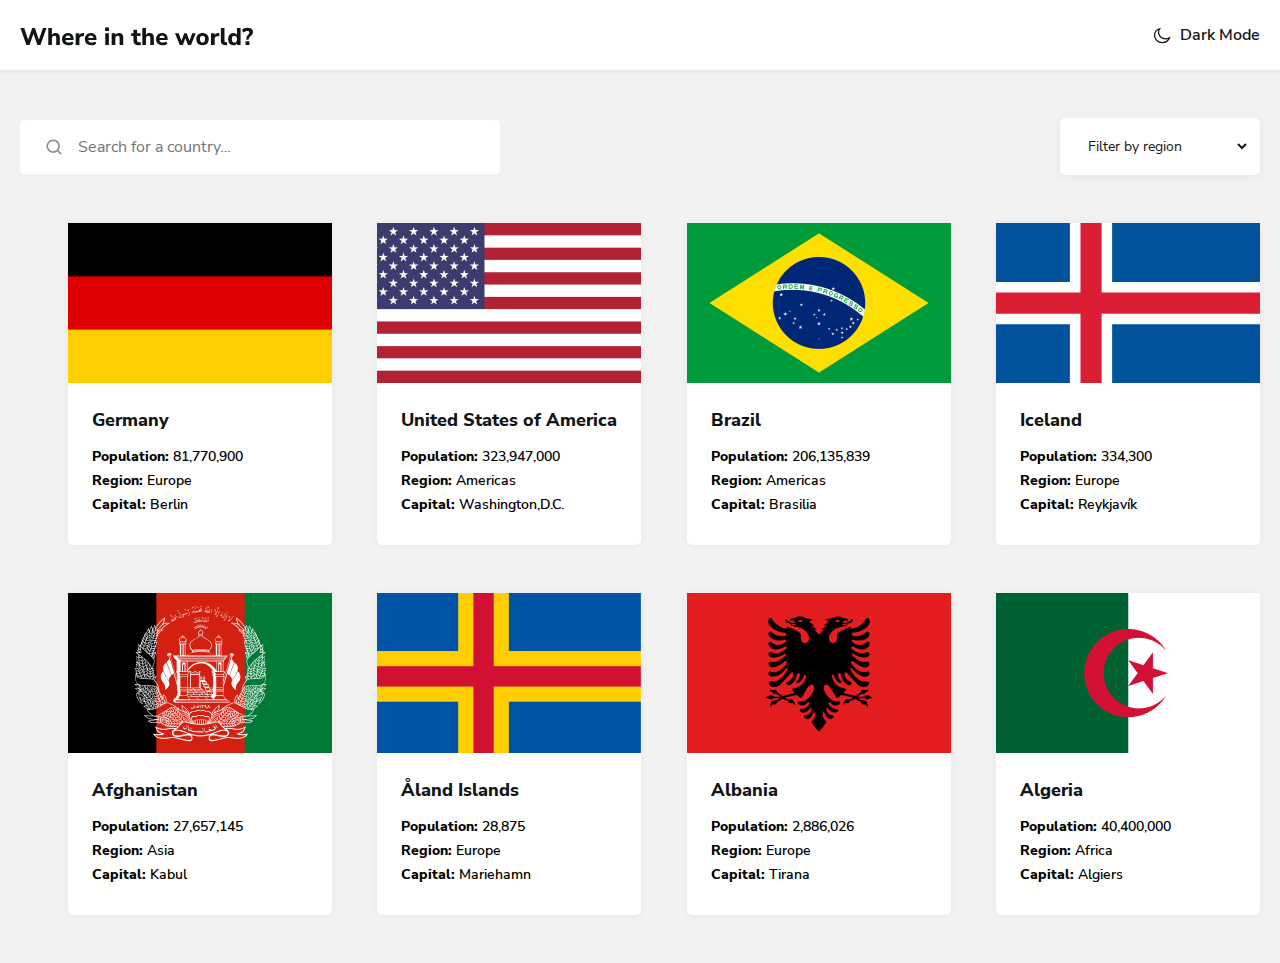
==== commit 4f0dc797: "Added country's more info page" ====
--- a/index.html
+++ b/index.html
@@ -1,128 +1,142 @@
-<!DOCTYPE html>
-<html lang="en">
-<head>
-    <meta charset="UTF-8">
-    <meta http-equiv="X-UA-Compatible" content="IE=edge">
-    <meta name="viewport" content="width=device-width, initial-scale=1.0">
-    <meta name="description" content="Countries infogram. Jurabekov's  website">
-    <title>Countries info</title>
-    <link rel="stylesheet" href="https://cdn.jsdelivr.net/npm/bootstrap@5.2.0/dist/css/bootstrap.min.css">
-    <!-- <link rel="stylesheet" href="./css/main.min.css"> -->
-    <link rel="stylesheet" href="./css/main.css">
-    <link rel="stylesheet" href="./css/normalize.css"> 
-    
-</head>
-<body>
-    <header class="header">
-        <div class="container">
-            <div class="header-inner">
-                <a class="site-logo" href="./index.html">
-                    <svg width="233" height="19" viewBox="0 0 233 19" fill="currentColor" xmlns="http://www.w3.org/2000/svg">
-                        <path d="M6.432 18L0.408 1.08H4.224L8.112 12.648L12.216 1.08H14.904L18.888 12.84L22.92 1.08H26.52L20.448 18H17.424L13.464 6.768L9.456 18H6.432ZM28.2748 18V1.08H31.8988V7.824C32.3148 7.216 32.8508 6.76 33.5068 6.456C34.1628 6.136 34.8908 5.976 35.6908 5.976C38.4588 5.976 39.8428 7.624 39.8428 10.92V18H36.2188V11.088C36.2188 10.272 36.0668 9.688 35.7628 9.336C35.4588 8.968 35.0108 8.784 34.4188 8.784C33.6508 8.784 33.0348 9.024 32.5708 9.504C32.1228 9.984 31.8988 10.624 31.8988 11.424V18H28.2748ZM48.6683 18.264C47.2763 18.264 46.0763 18.016 45.0683 17.52C44.0763 17.008 43.3083 16.296 42.7643 15.384C42.2363 14.456 41.9723 13.368 41.9723 12.12C41.9723 10.904 42.2283 9.84 42.7402 8.928C43.2683 8 43.9803 7.28 44.8763 6.768C45.7883 6.24 46.8363 5.976 48.0203 5.976C49.7323 5.976 51.0923 6.52 52.1003 7.608C53.1083 8.68 53.6123 10.136 53.6123 11.976V12.888H45.4283C45.5563 13.816 45.8923 14.496 46.4363 14.928C46.9963 15.344 47.7643 15.552 48.7403 15.552C49.3803 15.552 50.0283 15.456 50.6843 15.264C51.3403 15.072 51.9323 14.776 52.4603 14.376L53.4203 16.8C52.8283 17.248 52.1003 17.608 51.2363 17.88C50.3883 18.136 49.5323 18.264 48.6683 18.264ZM48.1643 8.376C47.3963 8.376 46.7723 8.608 46.2923 9.072C45.8283 9.536 45.5403 10.184 45.4283 11.016H50.6123C50.5163 9.256 49.7003 8.376 48.1643 8.376ZM55.7201 18V6.216H59.2721V8.256C59.8321 6.88 61.0321 6.12 62.8721 5.976L63.9281 5.904L64.1441 8.952L62.1041 9.168C60.3121 9.344 59.4161 10.256 59.4161 11.904V18H55.7201ZM71.5198 18.264C70.1278 18.264 68.9278 18.016 67.9198 17.52C66.9278 17.008 66.1598 16.296 65.6158 15.384C65.0878 14.456 64.8238 13.368 64.8238 12.12C64.8238 10.904 65.0798 9.84 65.5918 8.928C66.1198 8 66.8318 7.28 67.7278 6.768C68.6398 6.24 69.6878 5.976 70.8718 5.976C72.5838 5.976 73.9438 6.52 74.9518 7.608C75.9598 8.68 76.4638 10.136 76.4638 11.976V12.888H68.2798C68.4078 13.816 68.7438 14.496 69.2878 14.928C69.8478 15.344 70.6158 15.552 71.5918 15.552C72.2318 15.552 72.8798 15.456 73.5358 15.264C74.1918 15.072 74.7838 14.776 75.3118 14.376L76.2718 16.8C75.6798 17.248 74.9518 17.608 74.0878 17.88C73.2398 18.136 72.3838 18.264 71.5198 18.264ZM71.0158 8.376C70.2478 8.376 69.6238 8.608 69.1438 9.072C68.6798 9.536 68.3918 10.184 68.2798 11.016H73.4638C73.3678 9.256 72.5518 8.376 71.0158 8.376ZM85.1074 3.936V0.551999H89.0194V3.936H85.1074ZM85.2514 18V6.216H88.8754V18H85.2514ZM91.6733 18V6.216H95.2253V7.944C95.6253 7.304 96.1613 6.816 96.8333 6.48C97.5053 6.144 98.2573 5.976 99.0893 5.976C100.481 5.976 101.521 6.384 102.209 7.2C102.897 8 103.241 9.24 103.241 10.92V18H99.6173V11.088C99.6173 10.272 99.4653 9.688 99.1613 9.336C98.8573 8.968 98.4093 8.784 97.8173 8.784C97.0493 8.784 96.4333 9.024 95.9693 9.504C95.5213 9.984 95.2973 10.624 95.2973 11.424V18H91.6733ZM118.41 18.264C115.098 18.264 113.442 16.656 113.442 13.44V8.928H111.21V6.216H113.442V2.76H117.066V6.216H120.546V8.928H117.066V13.296C117.066 13.968 117.218 14.472 117.522 14.808C117.842 15.144 118.346 15.312 119.034 15.312C119.242 15.312 119.458 15.288 119.682 15.24C119.922 15.192 120.178 15.128 120.45 15.048L120.978 17.688C120.642 17.864 120.242 18 119.778 18.096C119.314 18.208 118.858 18.264 118.41 18.264ZM122.33 18V1.08H125.954V7.824C126.37 7.216 126.906 6.76 127.562 6.456C128.218 6.136 128.946 5.976 129.746 5.976C132.514 5.976 133.898 7.624 133.898 10.92V18H130.274V11.088C130.274 10.272 130.122 9.688 129.818 9.336C129.514 8.968 129.066 8.784 128.474 8.784C127.706 8.784 127.09 9.024 126.626 9.504C126.178 9.984 125.954 10.624 125.954 11.424V18H122.33ZM142.723 18.264C141.331 18.264 140.131 18.016 139.123 17.52C138.131 17.008 137.363 16.296 136.819 15.384C136.291 14.456 136.027 13.368 136.027 12.12C136.027 10.904 136.283 9.84 136.795 8.928C137.323 8 138.035 7.28 138.931 6.768C139.843 6.24 140.891 5.976 142.075 5.976C143.787 5.976 145.147 6.52 146.155 7.608C147.163 8.68 147.667 10.136 147.667 11.976V12.888H139.483C139.611 13.816 139.947 14.496 140.491 14.928C141.051 15.344 141.819 15.552 142.795 15.552C143.435 15.552 144.083 15.456 144.739 15.264C145.395 15.072 145.987 14.776 146.515 14.376L147.475 16.8C146.883 17.248 146.155 17.608 145.291 17.88C144.443 18.136 143.587 18.264 142.723 18.264ZM142.219 8.376C141.451 8.376 140.827 8.608 140.347 9.072C139.883 9.536 139.595 10.184 139.483 11.016H144.667C144.571 9.256 143.755 8.376 142.219 8.376ZM159.791 18L154.99 6.216H158.663L161.471 13.776L164.279 6.216H166.679L169.487 13.872L172.295 6.216H175.775L171.023 18H167.951L165.359 11.304L162.839 18H159.791ZM182.509 18.264C181.245 18.264 180.141 18.016 179.197 17.52C178.269 17.008 177.549 16.296 177.037 15.384C176.525 14.456 176.269 13.36 176.269 12.096C176.269 10.848 176.525 9.768 177.037 8.856C177.549 7.928 178.269 7.216 179.197 6.72C180.141 6.224 181.245 5.976 182.509 5.976C183.773 5.976 184.869 6.224 185.797 6.72C186.741 7.216 187.469 7.928 187.981 8.856C188.509 9.768 188.773 10.848 188.773 12.096C188.773 13.36 188.509 14.456 187.981 15.384C187.469 16.296 186.741 17.008 185.797 17.52C184.869 18.016 183.773 18.264 182.509 18.264ZM182.509 15.552C183.277 15.552 183.901 15.272 184.381 14.712C184.877 14.152 185.125 13.28 185.125 12.096C185.125 10.928 184.877 10.072 184.381 9.528C183.901 8.968 183.277 8.688 182.509 8.688C181.741 8.688 181.117 8.968 180.637 9.528C180.157 10.072 179.917 10.928 179.917 12.096C179.917 13.28 180.157 14.152 180.637 14.712C181.117 15.272 181.741 15.552 182.509 15.552ZM190.978 18V6.216H194.53V8.256C195.09 6.88 196.29 6.12 198.13 5.976L199.186 5.904L199.402 8.952L197.362 9.168C195.57 9.344 194.674 10.256 194.674 11.904V18H190.978ZM205.261 18.264C203.741 18.264 202.629 17.872 201.925 17.088C201.221 16.288 200.869 15.104 200.869 13.536V1.08H204.493V13.392C204.493 14.672 205.061 15.312 206.197 15.312C206.373 15.312 206.541 15.304 206.701 15.288C206.877 15.272 207.045 15.24 207.205 15.192L207.157 18C206.549 18.176 205.917 18.264 205.261 18.264ZM213.328 18.264C212.304 18.264 211.4 18.016 210.616 17.52C209.848 17.008 209.248 16.296 208.816 15.384C208.384 14.456 208.168 13.36 208.168 12.096C208.168 10.832 208.384 9.744 208.816 8.832C209.248 7.92 209.848 7.216 210.616 6.72C211.4 6.224 212.304 5.976 213.328 5.976C214.112 5.976 214.832 6.144 215.488 6.48C216.144 6.816 216.64 7.264 216.976 7.824V1.08H220.6V18H217.048V16.224C216.728 16.848 216.232 17.344 215.56 17.712C214.904 18.08 214.16 18.264 213.328 18.264ZM214.408 15.552C215.176 15.552 215.8 15.272 216.28 14.712C216.776 14.152 217.024 13.28 217.024 12.096C217.024 10.928 216.776 10.072 216.28 9.528C215.8 8.968 215.176 8.688 214.408 8.688C213.64 8.688 213.016 8.968 212.536 9.528C212.056 10.072 211.816 10.928 211.816 12.096C211.816 13.28 212.056 14.152 212.536 14.712C213.016 15.272 213.64 15.552 214.408 15.552ZM226.416 12.648V11.52C226.416 10.816 226.544 10.168 226.8 9.576C227.056 8.968 227.496 8.328 228.12 7.656C228.568 7.176 228.88 6.768 229.056 6.432C229.232 6.08 229.32 5.72 229.32 5.352C229.32 4.904 229.152 4.552 228.816 4.296C228.496 4.04 228.032 3.912 227.424 3.912C225.936 3.912 224.536 4.448 223.224 5.52L222.048 2.784C222.752 2.176 223.608 1.696 224.616 1.344C225.624 0.992 226.648 0.816 227.688 0.816C228.744 0.816 229.672 0.992 230.472 1.344C231.272 1.68 231.888 2.16 232.32 2.784C232.768 3.392 232.992 4.104 232.992 4.92C232.992 5.656 232.824 6.336 232.488 6.96C232.168 7.584 231.592 8.24 230.76 8.928C230.008 9.552 229.488 10.096 229.2 10.56C228.928 11.024 228.76 11.472 228.696 11.904L228.576 12.648H226.416ZM225.552 18V14.16H229.44V18H225.552Z" fill="currentColor"/>
-                    </svg>  
-                </a>
-                <button class="header-btn" >Dark Mode</button>
-            </div>
-        </div>
-    </header>
-    <main>
-        <section class="hero">
-            <div class="container">
-                <form action="https://echo.htmlacademy.ru/courses" method="post">
-                    <label for="countries">
-                        <input type="search" aria-label="Search country" placeholder="Search for a country…">
-                    </label>
-                    <select name="countries" id="countries" class="d-sm-flex justify-content-sm-start">
-                        <option selected disabled>Filter by region</option >
-                            <option value="Africa">Africa</option>
-                            <option value="America">America</option>
-                            <option value="Asia">Asia</option>
-                            <option value="Europe">Europe</option>
-                            <option value="Oceania">Oceania</option>
-                            
-                        </select>
-                    </form>
-                    <ul class="row g-0 gy-5 country-list">
-                        <li class="col-sm-8 col-lg-4 col-xl-3 country-item">
-                            <a href="./temp.html">
-                            <img src="./images/german.jpg" width="264" height="160" srcset="./images/german.jpg 1x, ./images/german-ret.png 2x" alt="Germany flag">
-                        </a>
-                            <div class="item-txt">                         
-                                    <h3>Germany</h3>
-                                    <p><strong>Population: </strong> 81,770,900</p>
-                                    <p><strong>Region:</strong> Europe</p>
-                                    <p><strong>Capital:</strong> Berlin</p>
-                            </div>
-                        </li>
-                        <li class="col-sm-8 col-lg-4 col-xl-3 country-item">
-                            <img src="./images/usa.jpg" width="264" height="160" srcset="./images/usa.jpg 1x, ./images/usa-ret.png 2x" alt="USA flag">
-                            <div class="item-txt">
-                                <h3>United States of America</h3>
-                                <p><strong>Population: </strong> 323,947,000</p>
-                                <p><strong>Region:</strong> Americas</p>
-                                <p><strong>Capital:</strong> Washington,D.C.</p>
-                            </div>
-                        </li>
-                        <li class="col-sm-8 col-lg-4 col-xl-3 country-item">
-                            <img src="./images/brazil.jpg" width="264" height="160" srcset="./images/brazil.jpg 1x, ./images/brazil-ret.png 2x" alt="Brazil flag">
-                            <div class="item-txt">
-                                <h3>Brazil</h3>
-                                <p><strong>Population: </strong> 206,135,839</p>
-                                <p><strong>Region:</strong> Americas</p>
-                                <p><strong>Capital:</strong> Brasilia</p>
-                            </div>
-                        </li>
-                        <li class="col-sm-8 col-lg-4 col-xl-3 country-item">
-                            <img src="./images/iceland.png" width="264" height="160" srcset="./images/iceland.png 1x, ./images/iceland-ret.png 2x" alt="Iceland flag">
-                            <div class="item-txt">
-                                <h3>Brazil</h3>
-                                <p><strong>Population: </strong> 334,300</p>
-                                <p><strong>Region:</strong> Europe</p>
-                                <p><strong>Capital:</strong> Reykjavík</p>
-                            </div>
-                        </li>
-                        <li class="col-sm-8 col-lg-4 col-xl-3 country-item">
-                            <img src="./images/afgan.png" width="264" height="160" srcset="./images/afgan.png 1x, ./images/afgan-ret.png 2x" alt="Afghanistan flag">
-                            <div class="item-txt">
-                                <h3>Afghanistan</h3>
-                                <p><strong>Population: </strong> 27,657,145</p>
-                                <p><strong>Region:</strong> Asia</p>
-                                <p><strong>Capital:</strong> Kabul</p>
-                            </div>
-                        </li>
-                        <li class="col-sm-8 col-lg-4 col-xl-3 country-item">
-                            <img src="./images/mariehamn.png" width="264" height="160" srcset="./images/mariehamn.png 1x, ./images/mariehamn-ret.png 2x" alt="Aland Islands flag">
-                            <div class="item-txt">
-                                <h3>Åland Islands</h3>
-                                <p><strong>Population: </strong> 28,875</p>
-                                <p><strong>Region:</strong> Europe</p>
-                                <p><strong>Capital:</strong> Mariehamn</p>
-                            </div>
-                            
-                        </li>
-                        <li class="col-sm-8 col-lg-4 col-xl-3 country-item">
-                            <img src="./images/tirania.png" height="160" srcset="./images/tirania.png 1x, ./images/tirania-ret.png 2x" alt=" Albania flag">
-                            <div class="item-txt">
-                                <h3>Albania</h3>
-                                <p><strong>Population: </strong> 2,886,026</p>
-                                <p><strong>Region:</strong> Europe</p>
-                                <p><strong>Capital:</strong> Tirana</p>
-                            </div>
-                        </li>
-                        <li class="col-sm-8 col-lg-4 col-xl-3 country-item">
-                            <img src="./images/algier-flag.png" height="160" srcset="./images/algier-flag.png 1x, ./images/algier-flag-ret.png 2x" alt=" Algier flag">
-                            <div class="item-txt">
-                                <h3>Algeria</h3>
-                                <p><strong>Population: </strong> 40,400,000</p>
-                                <p><strong>Region:</strong> Africa</p>
-                                <p><strong>Capital:</strong> Algiers</p>
-                            </div>
-                        </li>
-                    </ul>
-                </div>
-            </section>
-        </main>
-        <script src="./js/main.js"></script>
-        <script src="https://cdn.jsdelivr.net/npm/bootstrap@5.2.0/dist/js/bootstrap.bundle.min.js"></script>
-    </body>
-    </html>+<!DOCTYPE html>
+<html lang="en">
+<head>
+    <meta charset="UTF-8">
+    <meta http-equiv="X-UA-Compatible" content="IE=edge">
+    <meta name="viewport" content="width=device-width, initial-scale=1.0">
+    <meta name="description" content="Countries infogram. Jurabekov's  website">
+    <title>Countries info</title>
+    <link rel="stylesheet" href="https://cdn.jsdelivr.net/npm/bootstrap@5.2.0/dist/css/bootstrap.min.css">
+    <!-- <link rel="stylesheet" href="./css/main.min.css"> -->
+    <link rel="stylesheet" href="./css/main.css">
+    <link rel="stylesheet" href="./css/normalize.css"> 
+</head>
+<body>
+    <header class="header">
+        <div class="container">
+            <div class="header-inner">
+                <a class="site-logo" href="./index.html">
+                    <svg width="233" height="19" viewBox="0 0 233 19" fill="currentColor" xmlns="http://www.w3.org/2000/svg">
+                        <path d="M6.432 18L0.408 1.08H4.224L8.112 12.648L12.216 1.08H14.904L18.888 12.84L22.92 1.08H26.52L20.448 18H17.424L13.464 6.768L9.456 18H6.432ZM28.2748 18V1.08H31.8988V7.824C32.3148 7.216 32.8508 6.76 33.5068 6.456C34.1628 6.136 34.8908 5.976 35.6908 5.976C38.4588 5.976 39.8428 7.624 39.8428 10.92V18H36.2188V11.088C36.2188 10.272 36.0668 9.688 35.7628 9.336C35.4588 8.968 35.0108 8.784 34.4188 8.784C33.6508 8.784 33.0348 9.024 32.5708 9.504C32.1228 9.984 31.8988 10.624 31.8988 11.424V18H28.2748ZM48.6683 18.264C47.2763 18.264 46.0763 18.016 45.0683 17.52C44.0763 17.008 43.3083 16.296 42.7643 15.384C42.2363 14.456 41.9723 13.368 41.9723 12.12C41.9723 10.904 42.2283 9.84 42.7402 8.928C43.2683 8 43.9803 7.28 44.8763 6.768C45.7883 6.24 46.8363 5.976 48.0203 5.976C49.7323 5.976 51.0923 6.52 52.1003 7.608C53.1083 8.68 53.6123 10.136 53.6123 11.976V12.888H45.4283C45.5563 13.816 45.8923 14.496 46.4363 14.928C46.9963 15.344 47.7643 15.552 48.7403 15.552C49.3803 15.552 50.0283 15.456 50.6843 15.264C51.3403 15.072 51.9323 14.776 52.4603 14.376L53.4203 16.8C52.8283 17.248 52.1003 17.608 51.2363 17.88C50.3883 18.136 49.5323 18.264 48.6683 18.264ZM48.1643 8.376C47.3963 8.376 46.7723 8.608 46.2923 9.072C45.8283 9.536 45.5403 10.184 45.4283 11.016H50.6123C50.5163 9.256 49.7003 8.376 48.1643 8.376ZM55.7201 18V6.216H59.2721V8.256C59.8321 6.88 61.0321 6.12 62.8721 5.976L63.9281 5.904L64.1441 8.952L62.1041 9.168C60.3121 9.344 59.4161 10.256 59.4161 11.904V18H55.7201ZM71.5198 18.264C70.1278 18.264 68.9278 18.016 67.9198 17.52C66.9278 17.008 66.1598 16.296 65.6158 15.384C65.0878 14.456 64.8238 13.368 64.8238 12.12C64.8238 10.904 65.0798 9.84 65.5918 8.928C66.1198 8 66.8318 7.28 67.7278 6.768C68.6398 6.24 69.6878 5.976 70.8718 5.976C72.5838 5.976 73.9438 6.52 74.9518 7.608C75.9598 8.68 76.4638 10.136 76.4638 11.976V12.888H68.2798C68.4078 13.816 68.7438 14.496 69.2878 14.928C69.8478 15.344 70.6158 15.552 71.5918 15.552C72.2318 15.552 72.8798 15.456 73.5358 15.264C74.1918 15.072 74.7838 14.776 75.3118 14.376L76.2718 16.8C75.6798 17.248 74.9518 17.608 74.0878 17.88C73.2398 18.136 72.3838 18.264 71.5198 18.264ZM71.0158 8.376C70.2478 8.376 69.6238 8.608 69.1438 9.072C68.6798 9.536 68.3918 10.184 68.2798 11.016H73.4638C73.3678 9.256 72.5518 8.376 71.0158 8.376ZM85.1074 3.936V0.551999H89.0194V3.936H85.1074ZM85.2514 18V6.216H88.8754V18H85.2514ZM91.6733 18V6.216H95.2253V7.944C95.6253 7.304 96.1613 6.816 96.8333 6.48C97.5053 6.144 98.2573 5.976 99.0893 5.976C100.481 5.976 101.521 6.384 102.209 7.2C102.897 8 103.241 9.24 103.241 10.92V18H99.6173V11.088C99.6173 10.272 99.4653 9.688 99.1613 9.336C98.8573 8.968 98.4093 8.784 97.8173 8.784C97.0493 8.784 96.4333 9.024 95.9693 9.504C95.5213 9.984 95.2973 10.624 95.2973 11.424V18H91.6733ZM118.41 18.264C115.098 18.264 113.442 16.656 113.442 13.44V8.928H111.21V6.216H113.442V2.76H117.066V6.216H120.546V8.928H117.066V13.296C117.066 13.968 117.218 14.472 117.522 14.808C117.842 15.144 118.346 15.312 119.034 15.312C119.242 15.312 119.458 15.288 119.682 15.24C119.922 15.192 120.178 15.128 120.45 15.048L120.978 17.688C120.642 17.864 120.242 18 119.778 18.096C119.314 18.208 118.858 18.264 118.41 18.264ZM122.33 18V1.08H125.954V7.824C126.37 7.216 126.906 6.76 127.562 6.456C128.218 6.136 128.946 5.976 129.746 5.976C132.514 5.976 133.898 7.624 133.898 10.92V18H130.274V11.088C130.274 10.272 130.122 9.688 129.818 9.336C129.514 8.968 129.066 8.784 128.474 8.784C127.706 8.784 127.09 9.024 126.626 9.504C126.178 9.984 125.954 10.624 125.954 11.424V18H122.33ZM142.723 18.264C141.331 18.264 140.131 18.016 139.123 17.52C138.131 17.008 137.363 16.296 136.819 15.384C136.291 14.456 136.027 13.368 136.027 12.12C136.027 10.904 136.283 9.84 136.795 8.928C137.323 8 138.035 7.28 138.931 6.768C139.843 6.24 140.891 5.976 142.075 5.976C143.787 5.976 145.147 6.52 146.155 7.608C147.163 8.68 147.667 10.136 147.667 11.976V12.888H139.483C139.611 13.816 139.947 14.496 140.491 14.928C141.051 15.344 141.819 15.552 142.795 15.552C143.435 15.552 144.083 15.456 144.739 15.264C145.395 15.072 145.987 14.776 146.515 14.376L147.475 16.8C146.883 17.248 146.155 17.608 145.291 17.88C144.443 18.136 143.587 18.264 142.723 18.264ZM142.219 8.376C141.451 8.376 140.827 8.608 140.347 9.072C139.883 9.536 139.595 10.184 139.483 11.016H144.667C144.571 9.256 143.755 8.376 142.219 8.376ZM159.791 18L154.99 6.216H158.663L161.471 13.776L164.279 6.216H166.679L169.487 13.872L172.295 6.216H175.775L171.023 18H167.951L165.359 11.304L162.839 18H159.791ZM182.509 18.264C181.245 18.264 180.141 18.016 179.197 17.52C178.269 17.008 177.549 16.296 177.037 15.384C176.525 14.456 176.269 13.36 176.269 12.096C176.269 10.848 176.525 9.768 177.037 8.856C177.549 7.928 178.269 7.216 179.197 6.72C180.141 6.224 181.245 5.976 182.509 5.976C183.773 5.976 184.869 6.224 185.797 6.72C186.741 7.216 187.469 7.928 187.981 8.856C188.509 9.768 188.773 10.848 188.773 12.096C188.773 13.36 188.509 14.456 187.981 15.384C187.469 16.296 186.741 17.008 185.797 17.52C184.869 18.016 183.773 18.264 182.509 18.264ZM182.509 15.552C183.277 15.552 183.901 15.272 184.381 14.712C184.877 14.152 185.125 13.28 185.125 12.096C185.125 10.928 184.877 10.072 184.381 9.528C183.901 8.968 183.277 8.688 182.509 8.688C181.741 8.688 181.117 8.968 180.637 9.528C180.157 10.072 179.917 10.928 179.917 12.096C179.917 13.28 180.157 14.152 180.637 14.712C181.117 15.272 181.741 15.552 182.509 15.552ZM190.978 18V6.216H194.53V8.256C195.09 6.88 196.29 6.12 198.13 5.976L199.186 5.904L199.402 8.952L197.362 9.168C195.57 9.344 194.674 10.256 194.674 11.904V18H190.978ZM205.261 18.264C203.741 18.264 202.629 17.872 201.925 17.088C201.221 16.288 200.869 15.104 200.869 13.536V1.08H204.493V13.392C204.493 14.672 205.061 15.312 206.197 15.312C206.373 15.312 206.541 15.304 206.701 15.288C206.877 15.272 207.045 15.24 207.205 15.192L207.157 18C206.549 18.176 205.917 18.264 205.261 18.264ZM213.328 18.264C212.304 18.264 211.4 18.016 210.616 17.52C209.848 17.008 209.248 16.296 208.816 15.384C208.384 14.456 208.168 13.36 208.168 12.096C208.168 10.832 208.384 9.744 208.816 8.832C209.248 7.92 209.848 7.216 210.616 6.72C211.4 6.224 212.304 5.976 213.328 5.976C214.112 5.976 214.832 6.144 215.488 6.48C216.144 6.816 216.64 7.264 216.976 7.824V1.08H220.6V18H217.048V16.224C216.728 16.848 216.232 17.344 215.56 17.712C214.904 18.08 214.16 18.264 213.328 18.264ZM214.408 15.552C215.176 15.552 215.8 15.272 216.28 14.712C216.776 14.152 217.024 13.28 217.024 12.096C217.024 10.928 216.776 10.072 216.28 9.528C215.8 8.968 215.176 8.688 214.408 8.688C213.64 8.688 213.016 8.968 212.536 9.528C212.056 10.072 211.816 10.928 211.816 12.096C211.816 13.28 212.056 14.152 212.536 14.712C213.016 15.272 213.64 15.552 214.408 15.552ZM226.416 12.648V11.52C226.416 10.816 226.544 10.168 226.8 9.576C227.056 8.968 227.496 8.328 228.12 7.656C228.568 7.176 228.88 6.768 229.056 6.432C229.232 6.08 229.32 5.72 229.32 5.352C229.32 4.904 229.152 4.552 228.816 4.296C228.496 4.04 228.032 3.912 227.424 3.912C225.936 3.912 224.536 4.448 223.224 5.52L222.048 2.784C222.752 2.176 223.608 1.696 224.616 1.344C225.624 0.992 226.648 0.816 227.688 0.816C228.744 0.816 229.672 0.992 230.472 1.344C231.272 1.68 231.888 2.16 232.32 2.784C232.768 3.392 232.992 4.104 232.992 4.92C232.992 5.656 232.824 6.336 232.488 6.96C232.168 7.584 231.592 8.24 230.76 8.928C230.008 9.552 229.488 10.096 229.2 10.56C228.928 11.024 228.76 11.472 228.696 11.904L228.576 12.648H226.416ZM225.552 18V14.16H229.44V18H225.552Z" fill="currentColor"/>
+                    </svg>  
+                </a>
+                <button class="header-btn">Dark Mode</button>
+            </div>
+        </div>
+    </header>
+    <main>
+        <section class="hero pb-5">
+            <div class="container">
+                <form action="https://echo.htmlacademy.ru/courses" method="post">
+                    <label for="countries">
+                        <input type="search" id="countries" aria-label="Search country" placeholder="Search for a country…">
+                    </label>
+                    <select name="countries"  class="d-sm-flex justify-content-sm-start">
+                        <option selected disabled>Filter by region</option>
+                        <option value="Africa">Africa</option>
+                        <option value="America">America</option>
+                        <option value="Asia">Asia</option>
+                        <option value="Europe">Europe</option>
+                        <option value="Oceania">Oceania</option>
+                    </select>
+                </form>
+                <ul class="row g-0 gy-5 ms-5 country-list ">
+                    <li class="col-sm-8 col-lg-4 col-xl-3 country-item">
+                        <a href="./germany.html">
+                            <img src="./images/german.jpg" width="264" height="160" srcset="./images/german.jpg 1x, ./images/german-ret.png 2x" alt="Germany flag">
+                        </a>
+                        <div class="item-txt">
+                            <a href="./germany.html">                        
+                                <h3 class="mb-3">Germany</h3>
+                                <p class="text-black mb-2"><strong>Population: </strong> 81,770,900</p>
+                                <p class="text-black mb-2"><strong>Region:</strong> Europe</p>
+                                <p class="text-black mb-2"><strong>Capital:</strong> Berlin</p>
+                            </a>
+                        </div>
+                    </li>
+                    <li class="col-sm-8 col-lg-4 col-xl-3 country-item">
+                        <img src="./images/usa.jpg" width="264" height="160" srcset="./images/usa.jpg 1x, ./images/usa-ret.png 2x" alt="USA flag">
+                        <div class="item-txt">
+                            <a href="./usa.html">
+                                <h3 class="mb-3">United States of America</h3>
+                                <p class="text-black mb-2"><strong>Population: </strong> 323,947,000</p>
+                                <p class="text-black mb-2"><strong>Region:</strong> Americas</p>
+                                <p class="text-black mb-2"><strong>Capital:</strong> Washington,D.C.</p>
+                            </a>
+                        </div>
+                    </li>
+                    <li class="col-sm-8 col-lg-4 col-xl-3 country-item">
+                        <img src="./images/brazil.jpg" width="264" height="160" srcset="./images/brazil.jpg 1x, ./images/brazil-ret.png 2x" alt="Brazil flag">
+                        <div class="item-txt">
+                            <a href="./brazil.html">
+                                <h3 class="mb-3">Brazil</h3>
+                                <p class="text-black mb-2"><strong>Population: </strong> 206,135,839</p>
+                                <p class="text-black mb-2"><strong>Region:</strong> Americas</p>
+                                <p class="text-black mb-2"><strong>Capital:</strong> Brasilia</p>
+                            </a>
+                        </div>
+                    </li>
+                    <li class="col-sm-8 col-lg-4 col-xl-3 country-item">
+                        <img src="./images/iceland.png" width="264" height="160" srcset="./images/iceland.png 1x, ./images/iceland-ret.png 2x" alt="Iceland flag">
+                        <div class="item-txt">
+                            <a href="./iceland.html">
+                                <h3 class="mb-3">Iceland</h3>
+                                <p class="text-black mb-2"><strong>Population: </strong> 334,300</p>
+                                <p class="text-black mb-2"><strong>Region:</strong> Europe</p>
+                                <p class="text-black mb-2"><strong>Capital:</strong> Reykjavík</p>
+                            </a>
+                        </div>
+                    </li>
+                    <li class="col-sm-8 col-lg-4 col-xl-3 country-item">
+                        <img src="./images/afgan.png" width="264" height="160" srcset="./images/afgan.png 1x, ./images/afgan-ret.png 2x" alt="Afghanistan flag">
+                        <div class="item-txt">
+                            <a href="./afghanistan.html">
+                                <h3 class="mb-3">Afghanistan</h3>
+                                <p class="text-black mb-2"><strong>Population: </strong> 27,657,145</p>
+                                <p class="text-black mb-2"><strong>Region:</strong> Asia</p>
+                                <p class="text-black mb-2"><strong>Capital:</strong> Kabul</p>
+                            </a>
+                        </div>
+                    </li>
+                    <li class="col-sm-8 col-lg-4 col-xl-3 country-item">
+                        <img src="./images/mariehamn.png" width="264" height="160" srcset="./images/mariehamn.png 1x, ./images/mariehamn-ret.png 2x" alt="Aland Islands flag">
+                        <div class="item-txt">
+                            <a href="./islands.html">
+                                <h3 class="mb-3">Åland Islands</h3>
+                                <p class="text-black mb-2"><strong>Population: </strong> 28,875</p>
+                                <p class="text-black mb-2"><strong>Region:</strong> Europe</p>
+                                <p class="text-black mb-2"><strong>Capital:</strong> Mariehamn</p>
+                            </a>
+                        </div>
+                        
+                    </li>
+                    <li class="col-sm-8 col-lg-4 col-xl-3 country-item">
+                        <img src="./images/tirania.png" height="160" srcset="./images/tirania.png 1x, ./images/tirania-ret.png 2x" alt=" Albania flag">
+                        <div class="item-txt">
+                            <a href="./albania.html">
+                                <h3 class="mb-3">Albania</h3>
+                                <p class="text-black mb-2"><strong>Population: </strong> 2,886,026</p>
+                                <p class="text-black mb-2"><strong>Region:</strong> Europe</p>
+                                <p class="text-black mb-2"><strong>Capital:</strong> Tirana</p>
+                            </a>
+                        </div>
+                    </li>
+                    <li class="col-sm-8 col-lg-4 col-xl-3 country-item">
+                        <img src="./images/algier-flag.png" height="160" srcset="./images/algier-flag.png 1x, ./images/algier-flag-ret.png 2x" alt=" Algier flag">
+                        <div class="item-txt">
+                            <a href="./algeria.html">
+                                <h3 class="mb-3">Algeria</h3>
+                                <p class="text-black mb-2"><strong>Population: </strong> 40,400,000</p>
+                                <p class="text-black mb-2"><strong>Region:</strong> Africa</p>
+                                <p class="text-black mb-2"><strong>Capital:</strong> Algiers</p>
+                            </a>
+                        </div>
+                    </li>
+                </ul>
+            </div>
+        </section>
+    </main>
+    <script src="./js/main.js"></script>
+    <script src="https://cdn.jsdelivr.net/npm/bootstrap@5.2.0/dist/js/bootstrap.bundle.min.js"></script>
+</body>
+</html>--- a/css/main.min.css
+++ b/css/main.min.css
@@ -1 +1 @@
-/*! normalize.css v8.0.1 | MIT License | github.com/necolas/normalize.css */html{line-height:1.15;-webkit-text-size-adjust:100%}body{margin:0}main{display:block}h1{font-size:2em;margin:.67em 0}hr{box-sizing:content-box;height:0;overflow:visible}pre{font-family:monospace,monospace;font-size:1em}a{background-color:transparent}abbr[title]{border-bottom:none;text-decoration:underline;text-decoration:underline dotted}b,strong{font-weight:bolder}code,kbd,samp{font-family:monospace,monospace;font-size:1em}small{font-size:80%}sub,sup{font-size:75%;line-height:0;position:relative;vertical-align:baseline}sub{bottom:-.25em}sup{top:-.5em}img{border-style:none}button,input,optgroup,select,textarea{font-family:inherit;font-size:100%;line-height:1.15;margin:0}button,input{overflow:visible}button,select{text-transform:none}[type=button],[type=reset],[type=submit],button{-webkit-appearance:button}[type=button]::-moz-focus-inner,[type=reset]::-moz-focus-inner,[type=submit]::-moz-focus-inner,button::-moz-focus-inner{border-style:none;padding:0}[type=button]:-moz-focusring,[type=reset]:-moz-focusring,[type=submit]:-moz-focusring,button:-moz-focusring{outline:1px dotted ButtonText}fieldset{padding:.35em .75em .625em}legend{box-sizing:border-box;color:inherit;display:table;max-width:100%;padding:0;white-space:normal}progress{vertical-align:baseline}textarea{overflow:auto}[type=checkbox],[type=radio]{box-sizing:border-box;padding:0}[type=number]::-webkit-inner-spin-button,[type=number]::-webkit-outer-spin-button{height:auto}[type=search]{-webkit-appearance:textfield;outline-offset:-2px}[type=search]::-webkit-search-decoration{-webkit-appearance:none}::-webkit-file-upload-button{-webkit-appearance:button;font:inherit}details{display:block}summary{display:list-item}template{display:none}[hidden]{display:none}:root{--header-bgcolor:#fff;--body-bgcolor:#f2f2f2;--main-font-family:"Nunito Sans","Arial",sans-serif;--text-color:#111517;--card-border-radius:5px;--form-color:#fff}html{-webkit-box-sizing:border-box;box-sizing:border-box}body{margin:0;padding:0;font-family:var(--main-font-family);background-color:var(--body-bgcolor);color:var(--text-color);-webkit-transition:background-color .5s ease,color .5s ease;-o-transition:background-color .5s ease,color .5s ease;transition:background-color .5s ease,color .5s ease}.container{max-width:1280px;margin:0 auto;padding:0 20px}.visually-hidden{position:absolute;width:1px;height:1px;margin:-1px;border:0;padding:0;white-space:nowrap;-webkit-clip-path:inset(100%);clip-path:inset(100%);clip:rect(0 0 0 0);overflow:hidden}@font-face{font-family:'Nunito Sans';font-style:normal;font-weight:300;src:local(''),url('../fonts/nunito-sans-v12-latin-300.woff2') format('woff2'),url('../fonts/nunito-sans-v12-latin-300.woff') format('woff')}@font-face{font-family:'Nunito Sans';font-style:normal;font-weight:400;src:url('../fonts/nunito-sans-v12-latin-regular.woff2') format('woff2'),url('../fonts/nunito-sans-v12-latin-regular.woff') format('woff')}@font-face{font-family:'Nunito Sans';font-style:normal;font-weight:600;src:url('../fonts/nunito-sans-v12-latin-600.woff2') format('woff2'),url('../fonts/nunito-sans-v12-latin-600.woff') format('woff')}@font-face{font-family:'Nunito Sans';font-style:normal;font-weight:800;src:url('../fonts/nunito-sans-v12-latin-800.woff2') format('woff2'),url('../fonts/nunito-sans-v12-latin-800.woff') format('woff')}.theme-dark{--header-bgcolor:#2B3844;--text-color:#fff;--body-bgcolor:#202C36;--form-color:#2B3844}img{display:inline-block}.header{background-color:var(--header-bgcolor);color:var(--text-color);-webkit-transition:background-color .5s ease,color .5s ease;-o-transition:background-color .5s ease,color .5s ease;transition:background-color .5s ease,color .5s ease;-webkit-box-shadow:0 2px 4px #0000000e;box-shadow:0 2px 4px #0000000e}.header-inner{display:-webkit-box;display:-ms-flexbox;display:flex;-webkit-box-pack:justify;-ms-flex-pack:justify;justify-content:space-between;-webkit-box-align:center;-ms-flex-align:center;align-items:center;padding:23px 0}.site-logo{color:var(--text-color)}a{text-decoration:none}.header-btn{padding:0;padding-left:28px;font-family:var(--main-font-family);font-style:normal;font-weight:600;font-size:16px;line-height:22px;color:var(--text-color);background-color:transparent;background-image:url("../images/path.svg");background-position:left center;background-repeat:no-repeat;border:none}.theme-dark .header-btn{background-image:url("../images/path-dark.svg")}.hero{padding-top:48px}form{display:-webkit-box;display:-ms-flexbox;display:flex;-webkit-box-pack:justify;-ms-flex-pack:justify;justify-content:space-between;-webkit-box-align:center;-ms-flex-align:center;align-items:center;margin-bottom:48px}input{padding:18px 59px;width:480px;font-weight:400;font-size:16px;line-height:19px;margin-right:8px;content:"";background-image:url(../images/search.png);background-position:calc(50% - 206px) calc(50% + 0px);background-repeat:no-repeat;color:var(--text-color);outline:0;background-color:var(--form-color);border:1px solid #000;border-radius:5px}input:focus{-webkit-box-shadow:0 2px 9px rgba(0,0,0,.0532439);box-shadow:0 2px 9px rgba(0,0,0,.0532439)}select{width:200px;font-family:"Nunito Sans",Arial,sans-serif;font-weight:400;font-size:14px;line-height:20px;color:var(--text-color);background-color:var(--form-color);padding:18px 24px;-webkit-box-shadow:0 2px 9px rgba(0,0,0,.0532439);box-shadow:0 2px 9px rgba(0,0,0,.0532439);border-radius:5px}.country-list{display:-webkit-box;display:-ms-flexbox;display:flex;-webkit-box-pack:justify;-ms-flex-pack:justify;justify-content:space-between;-webkit-box-align:center;-ms-flex-align:center;align-items:center;-ms-flex-wrap:wrap;flex-wrap:wrap;margin:0;padding:0;list-style:none}.country-item{width:264px;margin-bottom:67px;background-color:var(--form-color);-webkit-box-shadow:0 0 7px 2px rgba(0,0,0,.0294384);box-shadow:0 0 7px 2px rgba(0,0,0,.0294384);border-radius:5px}.country-item:nth-child(4){margin-right:0}.item-txt{font-weight:600;font-size:14px;line-height:16px;color:var(--text-color);padding:24px 24px}h3{margin:0;font-style:normal;font-weight:800;font-size:18px;line-height:26px;color:var(--text-color)}+/*! normalize.css v8.0.1 | MIT License | github.com/necolas/normalize.css */html{line-height:1.15;-webkit-text-size-adjust:100%}body{margin:0}main{display:block}h1{font-size:2em;margin:.67em 0}hr{box-sizing:content-box;height:0;overflow:visible}pre{font-family:monospace,monospace;font-size:1em}a{background-color:transparent}abbr[title]{border-bottom:none;text-decoration:underline;text-decoration:underline dotted}b,strong{font-weight:bolder}code,kbd,samp{font-family:monospace,monospace;font-size:1em}small{font-size:80%}sub,sup{font-size:75%;line-height:0;position:relative;vertical-align:baseline}sub{bottom:-.25em}sup{top:-.5em}img{border-style:none}button,input,optgroup,select,textarea{font-family:inherit;font-size:100%;line-height:1.15;margin:0}button,input{overflow:visible}button,select{text-transform:none}[type=button],[type=reset],[type=submit],button{-webkit-appearance:button}[type=button]::-moz-focus-inner,[type=reset]::-moz-focus-inner,[type=submit]::-moz-focus-inner,button::-moz-focus-inner{border-style:none;padding:0}[type=button]:-moz-focusring,[type=reset]:-moz-focusring,[type=submit]:-moz-focusring,button:-moz-focusring{outline:1px dotted ButtonText}fieldset{padding:.35em .75em .625em}legend{box-sizing:border-box;color:inherit;display:table;max-width:100%;padding:0;white-space:normal}progress{vertical-align:baseline}textarea{overflow:auto}[type=checkbox],[type=radio]{box-sizing:border-box;padding:0}[type=number]::-webkit-inner-spin-button,[type=number]::-webkit-outer-spin-button{height:auto}[type=search]{-webkit-appearance:textfield;outline-offset:-2px}[type=search]::-webkit-search-decoration{-webkit-appearance:none}::-webkit-file-upload-button{-webkit-appearance:button;font:inherit}details{display:block}summary{display:list-item}template{display:none}[hidden]{display:none}.header-inner,form{-webkit-box-pack:justify}.header-btn,body{font-family:var(--main-font-family)}form label,input{width:100%;max-width:480px}input,select{font-weight:400}@font-face{font-family:'Nunito Sans';font-style:normal;font-weight:300;src:local(''),url('../fonts/nunito-sans-v12-latin-300.woff2') format('woff2'),url('../fonts/nunito-sans-v12-latin-300.woff') format('woff')}@font-face{font-family:'Nunito Sans';font-style:normal;font-weight:400;src:url('../fonts/nunito-sans-v12-latin-regular.woff2') format('woff2'),url('../fonts/nunito-sans-v12-latin-regular.woff') format('woff')}@font-face{font-family:'Nunito Sans';font-style:normal;font-weight:600;src:url('../fonts/nunito-sans-v12-latin-600.woff2') format('woff2'),url('../fonts/nunito-sans-v12-latin-600.woff') format('woff')}@font-face{font-family:'Nunito Sans';font-style:normal;font-weight:800;src:url('../fonts/nunito-sans-v12-latin-800.woff2') format('woff2'),url('../fonts/nunito-sans-v12-latin-800.woff') format('woff')}:root{--header-bgcolor:#fff;--body-bgcolor:#f2f2f2;--main-font-family:"Nunito Sans","Arial",sans-serif;--text-color:#111517;--card-border-radius:5px;--form-color:#fff}html{-webkit-box-sizing:border-box;box-sizing:border-box}body{margin:0;padding:0;background-color:var(--body-bgcolor);color:var(--text-color);-webkit-transition:color .5s,background-color .5s;-o-transition:color .5s,background-color .5s;transition:color .5s,background-color .5s}.container{max-width:1280px;margin:0 auto;padding:0 20px}.visually-hidden{position:absolute;width:1px;height:1px;margin:-1px;border:0;padding:0;white-space:nowrap;-webkit-clip-path:inset(100%);clip-path:inset(100%);clip:rect(0 0 0 0);overflow:hidden}.header-btn,input{font-size:16px;background-repeat:no-repeat;border:none;color:var(--text-color)}.theme-dark{--header-bgcolor:#2B3844;--text-color:#fff;--body-bgcolor:#202C36;--form-color:#2B3844}img{display:inline-block}.header{background-color:var(--header-bgcolor);color:var(--text-color);-webkit-box-shadow:0 2px 4px #0000000e;box-shadow:0 2px 4px #0000000e}.header-inner{display:-webkit-box;display:-ms-flexbox;display:flex;-ms-flex-pack:justify;justify-content:space-between;-webkit-box-align:center;-ms-flex-align:center;align-items:center;padding:23px 0}.country-list,form{display:-webkit-box;display:-ms-flexbox}.buttons,.site-logo{color:var(--text-color)}a{text-decoration:none}.header-btn{padding:0 0 0 28px;font-style:normal;font-weight:600;line-height:22px;background-color:transparent;background-image:url("../images/path.svg");background-position:left center}.country-item,input,select{background-color:var(--form-color)}.theme-dark .header-btn{background-image:url("../images/path-dark.svg")}.theme-dark select{border-right:10px solid #2b3844}.hero{padding-top:48px}.hero--active{padding:80px 0}form{display:flex;-ms-flex-pack:justify;justify-content:space-between;-webkit-box-align:center;-ms-flex-align:center;align-items:center}input{padding:18px 15px 17px 58px;line-height:19px;margin-right:8px;content:"";background-image:url(../images/search.png);background-position:calc(50% - 206px) calc(50% + 0px);outline:0;border-radius:5px}.theme-dark input::-webkit-input-placeholder{color:#fff}.theme-dark input::-moz-placeholder{color:#fff}.theme-dark input:-ms-input-placeholder{color:#fff}.theme-dark input::-ms-input-placeholder{color:#fff}.theme-dark input::placeholder{color:#fff}input:focus{border:2px solid grey}select{width:200px;font-family:"Nunito Sans",Arial,sans-serif;font-size:14px;line-height:20px;color:var(--text-color);padding:18px 24px;-webkit-box-shadow:0 2px 9px rgba(0,0,0,.0532439);box-shadow:0 2px 9px rgba(0,0,0,.0532439);border:none;border-radius:5px;border-right:10px solid #fff}.country-list{display:flex;-webkit-box-pack:justify;-ms-flex-pack:justify;justify-content:space-between;margin:0;padding:0;list-style:none}.country-item{width:264px;-webkit-box-shadow:0 0 7px 2px rgba(0,0,0,.0294384);box-shadow:0 0 7px 2px rgba(0,0,0,.0294384);border-radius:5px}.country-item:nth-child(4){margin-right:0}.item-txt{font-weight:600;font-size:14px;line-height:16px;color:var(--text-color);padding:24px}.belguim,h3{font-style:normal;font-weight:800;color:var(--text-color)}h3{margin:0;font-size:18px;line-height:26px}.belguim{font-family:'Nunito Sans';font-size:32px;line-height:44px}.belgium-mobile{display:none}@media only screen and (max-width:703px){form{display:-webkit-box;display:-ms-flexbox;display:flex;-webkit-box-orient:vertical;-webkit-box-direction:normal;-ms-flex-direction:column;flex-direction:column;-webkit-box-align:start;-ms-flex-align:start;align-items:flex-start}form label{margin-bottom:40px}}@media only screen and (max-width:617px){.belgium-img{display:none}.belgium-mobile{display:inline-block;width:100%}}@media only screen and (max-width:568px){.site-logo svg{width:135px}input{max-width:343px;background-position:calc(50% - 141px)}.country-list{-webkit-box-pack:center;-ms-flex-pack:center;justify-content:center}}@media only screen and (max-width:373px){input{background-position:calc(8%)}}--- a/css/main.css
+++ b/css/main.css
@@ -1,290 +1,309 @@
-:root{
-    --header-bgcolor:#fff;
-    --body-bgcolor:#f2f2f2;
-    --main-font-family: "Nunito Sans", "Arial", sans-serif;
-    --text-color:#111517;
-    --card-border-radius:5px;
-    --form-color:#fff;
-}
-
-html{
-    box-sizing: border-box;
-}
-
-body{
-    margin: 0;
-    padding: 0;
-    font-family:var(--main-font-family);
-    background-color: var(--body-bgcolor);
-    color: var(--text-color);
-    transition: background-color 0.5s ease , color 0.5s ease;
-}
-
-.container{
-    max-width: 1280px;
-    margin: 0 auto;
-    padding: 0 20px;
-}
-
-.visually-hidden {
-    position: absolute;
-    width: 1px;
-    height: 1px;
-    margin: -1px;
-    border: 0;
-    padding: 0;
-    white-space: nowrap;
-    clip-path: inset(100%);
-    clip: rect(0 0 0 0);
-    overflow: hidden;
-}
-
-/* nunito-sans-300 - latin */
-@font-face {
-    font-family: 'Nunito Sans';
-    font-style: normal;
-    font-weight: 300;
-    src: local(''),
-    url('../fonts/nunito-sans-v12-latin-300.woff2') format('woff2'), /* Chrome 26+, Opera 23+, Firefox 39+ */
-    url('../fonts/nunito-sans-v12-latin-300.woff') format('woff'); /* Chrome 6+, Firefox 3.6+, IE 9+, Safari 5.1+ */
-}
-/* nunito-sans-regular - latin */
-@font-face {
-    font-family: 'Nunito Sans';
-    font-style: normal;
-    font-weight: 400;
-    src: 
-    url('../fonts/nunito-sans-v12-latin-regular.woff2') format('woff2'), /* Chrome 26+, Opera 23+, Firefox 39+ */
-    url('../fonts/nunito-sans-v12-latin-regular.woff') format('woff'); /* Chrome 6+, Firefox 3.6+, IE 9+, Safari 5.1+ */
-}
-/* nunito-sans-600 - latin */
-@font-face {
-    font-family: 'Nunito Sans';
-    font-style: normal;
-    font-weight: 600;
-    src: 
-    url('../fonts/nunito-sans-v12-latin-600.woff2') format('woff2'), /* Chrome 26+, Opera 23+, Firefox 39+ */
-    url('../fonts/nunito-sans-v12-latin-600.woff') format('woff'); /* Chrome 6+, Firefox 3.6+, IE 9+, Safari 5.1+ */
-}
-/* nunito-sans-800 - latin */
-@font-face {
-    font-family: 'Nunito Sans';
-    font-style: normal;
-    font-weight: 800;
-    src: 
-    url('../fonts/nunito-sans-v12-latin-800.woff2') format('woff2'), /* Chrome 26+, Opera 23+, Firefox 39+ */
-    url('../fonts/nunito-sans-v12-latin-800.woff') format('woff'); /* Chrome 6+, Firefox 3.6+, IE 9+, Safari 5.1+ */
-}
-
-.theme-dark{
-    --header-bgcolor:#2B3844;
-    --text-color:#fff;
-    --body-bgcolor:#202C36;
-    --form-color:#2B3844;
-    
-}
-
-img{
-    display: inline-block;
-}
-
-.header{
-    background-color: var(--header-bgcolor);
-    color: var(--text-color);
-    transition: background-color 0.5s ease , color 0.5s ease;
-    box-shadow: 0px 2px 4px #0000000e;
-}
-
-.header-inner{
-    display: flex;
-    justify-content: space-between;
-    align-items: center;
-    padding: 23px 0;
-    
-}
-
-.site-logo{
-    color: var(--text-color);
-}
-
-a{
-    text-decoration: none;
-}
-
-.header-btn{
-    padding: 0;
-    padding-left: 28px;
-    font-family:  var(--main-font-family);
-    font-style: normal;
-    font-weight: 600;
-    font-size: 16px;
-    line-height: 22px;
-    color: var(--text-color);
-    background-color: transparent;
-    background-image: url("../images/path.svg");
-    background-position: left center;
-    background-repeat: no-repeat;
-    border: none;
-    
-}
-
-.theme-dark .header-btn{
-    background-image: url("../images/path-dark.svg");
-}
-
-.theme-dark select{
-    border-right: 10px solid #2B3844;
-}
-
-.hero{
-    padding-top: 48px;
-}
-
-.hero--active{
-    padding-top: 80px;
-}
-
-form{
-    display: flex;
-    justify-content: space-between;
-    align-items: center;
-    
-}
-
-form label{
-    width: 100%;
-    max-width: 480px;
-}
-
-
-
-input{
-    width: 100%;
-    max-width: 480px;
-    padding: 18px 15px 17px 58px;
-    font-weight: 400;
-    font-size: 16px;
-    line-height: 19px;
-    margin-right: 8px;
-    content: "";
-    background-image: url(../images/search.png);
-    background-position:calc(50% - 206px) calc(50% + 0px);
-    background-repeat: no-repeat;
-    color: var(--text-color);
-    outline: none;
-    background-color: var(--form-color);
-    border: none;
-    border-radius: 5px;
-    /* animation: img .01s infinite; */
-}
-
-.theme-dark  input::placeholder{
-    color: #fff;
-}
-
-
-/* img va formlaga psevdo klassla ishlatilmaydi */
-
-input:focus{
-    /* box-shadow: 5px 25px  9px rgba(0, 0, 0, 0.0532439); */
-    border: 2px solid grey
-}
-
-select{
-    width: 200px;
-    font-family: "Nunito Sans", "Arial", sans-serif;
-    font-weight: 400;
-    font-size: 14px;
-    line-height: 20px;
-    color: var(--text-color);
-    background-color: var(--form-color);
-    padding: 18px 24px;
-    box-shadow: 0px 2px 9px rgba(0, 0, 0, 0.0532439);
-    border: none;
-    border-radius: 5px;
-    border-right: 10px solid #fff;
-}
-
-.country-list{
-    display: flex;
-    justify-content: space-between;
-    margin: 0;
-    padding: 0;
-    list-style: none;
-}
-
-.country-item{
-    width: 264px; 
-    background-color: var(--form-color);
-    box-shadow: 0px 0px 7px 2px rgba(0, 0, 0, 0.0294384);
-    border-radius: 5px;
-}
-
-.country-item:nth-child(4){
-    margin-right: 0;
-}
-
-.item-txt{
-    font-weight: 600;
-    font-size: 14px;
-    line-height: 16px;
-    color: var(--text-color);
-    padding: 24px 24px;
-}
-
-h3{
-    margin: 0;
-    font-style: normal;
-    font-weight: 800;
-    font-size: 18px;
-    line-height: 26px;
-    color: var(--text-color)
-}
-
-.belguim{
-    font-family: 'Nunito Sans';
-    font-style: normal;
-    font-weight: 800;
-    font-size: 32px;
-    line-height: 44px;  
-    color: #111517;
-    
-}
-
-/* imtixonda logo va nav margin auto bilan qilinadi */
-
-@media only screen and (max-width: 703px) {
-    form {
-        display: flex;
-        flex-direction: column;
-        align-items: flex-start;
-    }
-    
-    form label {
-        margin-bottom: 40px;
-    }
-}
-
-@media only screen and (max-width: 568px) {
-    .site-logo svg{
-        width: 135px;
-    }
-    
-    input{
-        max-width: 343px;
-        background-position: calc(50% - 141px);
-    }
-    
-    .country-list{
-        justify-content: center;
-    }
-}
-
-
-@media only screen and (max-width: 373px) {
-    input{
-        background-position: calc(8%);
-    }
-}
-
-
+/* nunito-sans-300 - latin */
+@font-face {
+    font-family: 'Nunito Sans';
+    font-style: normal;
+    font-weight: 300;
+    src: local(''),
+    url('../fonts/nunito-sans-v12-latin-300.woff2') format('woff2'), /* Chrome 26+, Opera 23+, Firefox 39+ */
+    url('../fonts/nunito-sans-v12-latin-300.woff') format('woff'); /* Chrome 6+, Firefox 3.6+, IE 9+, Safari 5.1+ */
+}
+/* nunito-sans-regular - latin */
+@font-face {
+    font-family: 'Nunito Sans';
+    font-style: normal;
+    font-weight: 400;
+    src: 
+    url('../fonts/nunito-sans-v12-latin-regular.woff2') format('woff2'), /* Chrome 26+, Opera 23+, Firefox 39+ */
+    url('../fonts/nunito-sans-v12-latin-regular.woff') format('woff'); /* Chrome 6+, Firefox 3.6+, IE 9+, Safari 5.1+ */
+}
+/* nunito-sans-600 - latin */
+@font-face {
+    font-family: 'Nunito Sans';
+    font-style: normal;
+    font-weight: 600;
+    src: 
+    url('../fonts/nunito-sans-v12-latin-600.woff2') format('woff2'), /* Chrome 26+, Opera 23+, Firefox 39+ */
+    url('../fonts/nunito-sans-v12-latin-600.woff') format('woff'); /* Chrome 6+, Firefox 3.6+, IE 9+, Safari 5.1+ */
+}
+/* nunito-sans-800 - latin */
+@font-face {
+    font-family: 'Nunito Sans';
+    font-style: normal;
+    font-weight: 800;
+    src: 
+    url('../fonts/nunito-sans-v12-latin-800.woff2') format('woff2'), /* Chrome 26+, Opera 23+, Firefox 39+ */
+    url('../fonts/nunito-sans-v12-latin-800.woff') format('woff'); /* Chrome 6+, Firefox 3.6+, IE 9+, Safari 5.1+ */
+}
+:root{
+    --header-bgcolor:#fff;
+    --body-bgcolor:#f2f2f2;
+    --main-font-family: "Nunito Sans", "Arial", sans-serif;
+    --text-color:#111517;
+    --card-border-radius:5px;
+    --form-color:#fff;
+}
+
+html{
+    box-sizing: border-box;
+}
+
+body{
+    margin: 0;
+    padding: 0;
+    font-family:var(--main-font-family);
+    background-color: var(--body-bgcolor);
+    color: var(--text-color);
+    transition: color 0.5s ease, background-color 0.5s ease;
+}
+
+.container{
+    max-width: 1280px;
+    margin: 0 auto;
+    padding: 0 20px;
+}
+
+.visually-hidden {
+    position: absolute;
+    width: 1px;
+    height: 1px;
+    margin: -1px;
+    border: 0;
+    padding: 0;
+    white-space: nowrap;
+    clip-path: inset(100%);
+    clip: rect(0 0 0 0);
+    overflow: hidden;
+}
+
+
+.theme-dark{
+    --header-bgcolor:#2B3844;
+    --text-color:#fff;
+    --body-bgcolor:#202C36;
+    --form-color:#2B3844;
+}
+
+img{
+    display: inline-block;
+}
+
+.header{
+    background-color: var(--header-bgcolor);
+    color: var(--text-color);
+
+    box-shadow: 0px 2px 4px #0000000e;
+}
+
+.header-inner{
+    display: flex;
+    justify-content: space-between;
+    align-items: center;
+    padding: 23px 0;
+    
+}
+
+.site-logo{
+    color: var(--text-color);
+}
+
+a{
+    text-decoration: none;
+}
+
+.header-btn{
+    padding: 0;
+    padding-left: 28px;
+    font-family:  var(--main-font-family);
+    font-style: normal;
+    font-weight: 600;
+    font-size: 16px;
+    line-height: 22px;
+    color: var(--text-color);
+    background-color: transparent;
+    background-image: url("../images/path.svg");
+    background-position: left center;
+    background-repeat: no-repeat;
+    border: none;
+    
+}
+
+.theme-dark .header-btn{
+    background-image: url("../images/path-dark.svg");
+}
+
+.theme-dark select{
+    border-right: 10px solid #2B3844;
+}
+
+
+.hero{
+    padding-top: 48px;
+}
+
+.hero--active{
+    padding: 80px 0;
+}
+
+form{
+    display: flex;
+    justify-content: space-between;
+    align-items: center;
+    
+}
+
+form label{
+    width: 100%;
+    max-width: 480px;
+}
+
+
+
+input{
+    width: 100%;
+    max-width: 480px;
+    padding: 18px 15px 17px 58px;
+    font-weight: 400;
+    font-size: 16px;
+    line-height: 19px;
+    margin-right: 8px;
+    content: "";
+    background-image: url(../images/search.png);
+    background-position:calc(50% - 206px) calc(50% + 0px);
+    background-repeat: no-repeat;
+    color: var(--text-color);
+    outline: none;
+    background-color: var(--form-color);
+    border: none;
+    border-radius: 5px;
+    /* animation: img .01s infinite; */
+}
+
+.theme-dark  input::placeholder{
+    color: #fff;
+}
+
+
+/* img va formlaga psevdo klassla ishlatilmaydi */
+
+input:focus{
+    /* box-shadow: 5px 25px  9px rgba(0, 0, 0, 0.0532439); */
+    border: 2px solid grey
+}
+
+select{
+    width: 200px;
+    font-family: "Nunito Sans", "Arial", sans-serif;
+    font-weight: 400;
+    font-size: 14px;
+    line-height: 20px;
+    color: var(--text-color);
+    background-color: var(--form-color);
+    padding: 18px 24px;
+    box-shadow: 0px 2px 9px rgba(0, 0, 0, 0.0532439);
+    border: none;
+    border-radius: 5px;
+    border-right: 10px solid #fff;
+}
+
+.country-list{
+    display: flex;
+    justify-content: space-between;
+    margin: 0;
+    padding: 0;
+    list-style: none;
+}
+
+.country-item{
+    width: 264px; 
+    background-color: var(--form-color);
+    box-shadow: 0px 0px 7px 2px rgba(0, 0, 0, 0.0294384);
+    border-radius: 5px;
+}
+
+.country-item:nth-child(4){
+    margin-right: 0;
+}
+
+.item-txt{
+    font-weight: 600;
+    font-size: 14px;
+    line-height: 16px;
+    color: var(--text-color);
+    padding: 24px 24px;
+}
+
+h3{
+    margin: 0;
+    font-style: normal;
+    font-weight: 800;
+    font-size: 18px;
+    line-height: 26px;
+    color: var(--text-color)
+}
+
+.belguim{
+    font-family: 'Nunito Sans';
+    font-style: normal;
+    font-weight: 800;
+    font-size: 32px;
+    line-height: 44px;  
+    color: var(--text-color);
+    
+}
+
+.buttons{
+    color: var(--text-color);
+}
+
+.belgium-mobile{
+    display: none;
+}
+
+/* imtixonda logo va nav margin auto bilan qilinadi */
+
+@media only screen and (max-width: 703px) {
+    form {
+        display: flex;
+        flex-direction: column;
+        align-items: flex-start;
+    }
+    
+    form label {
+        margin-bottom: 40px;
+    }
+}
+
+@media only screen and (max-width: 617px) {
+    .belgium-img{
+        display: none;
+    }
+
+    .belgium-mobile {
+        display: inline-block;
+        width: 100%;
+    }
+}
+
+@media only screen and (max-width: 568px) {
+    .site-logo svg{
+        width: 135px;
+    }
+    
+    input{
+        max-width: 343px;
+        background-position: calc(50% - 141px);
+    }
+    
+    .country-list{
+        justify-content: center;
+    }
+}
+
+
+@media only screen and (max-width: 373px) {
+    input{
+        background-position: calc(8%);
+    }
+}
+
+
